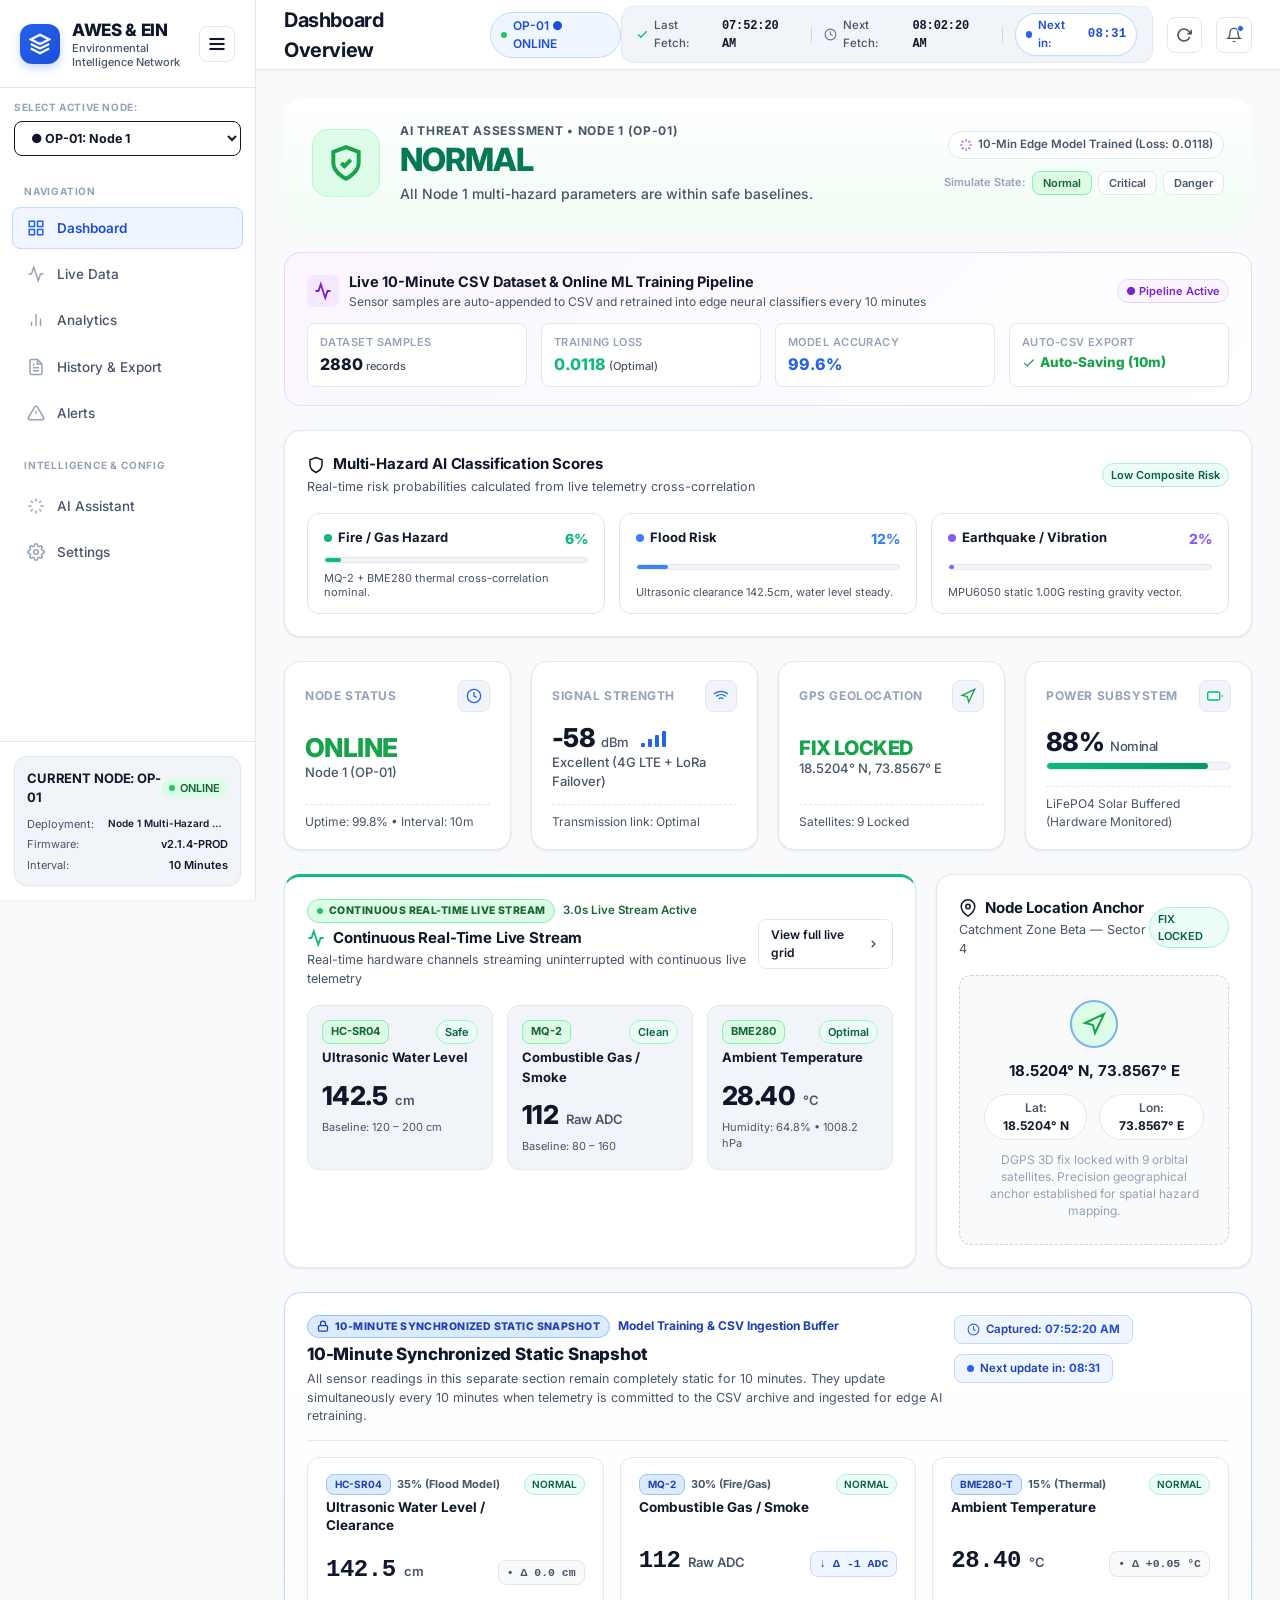
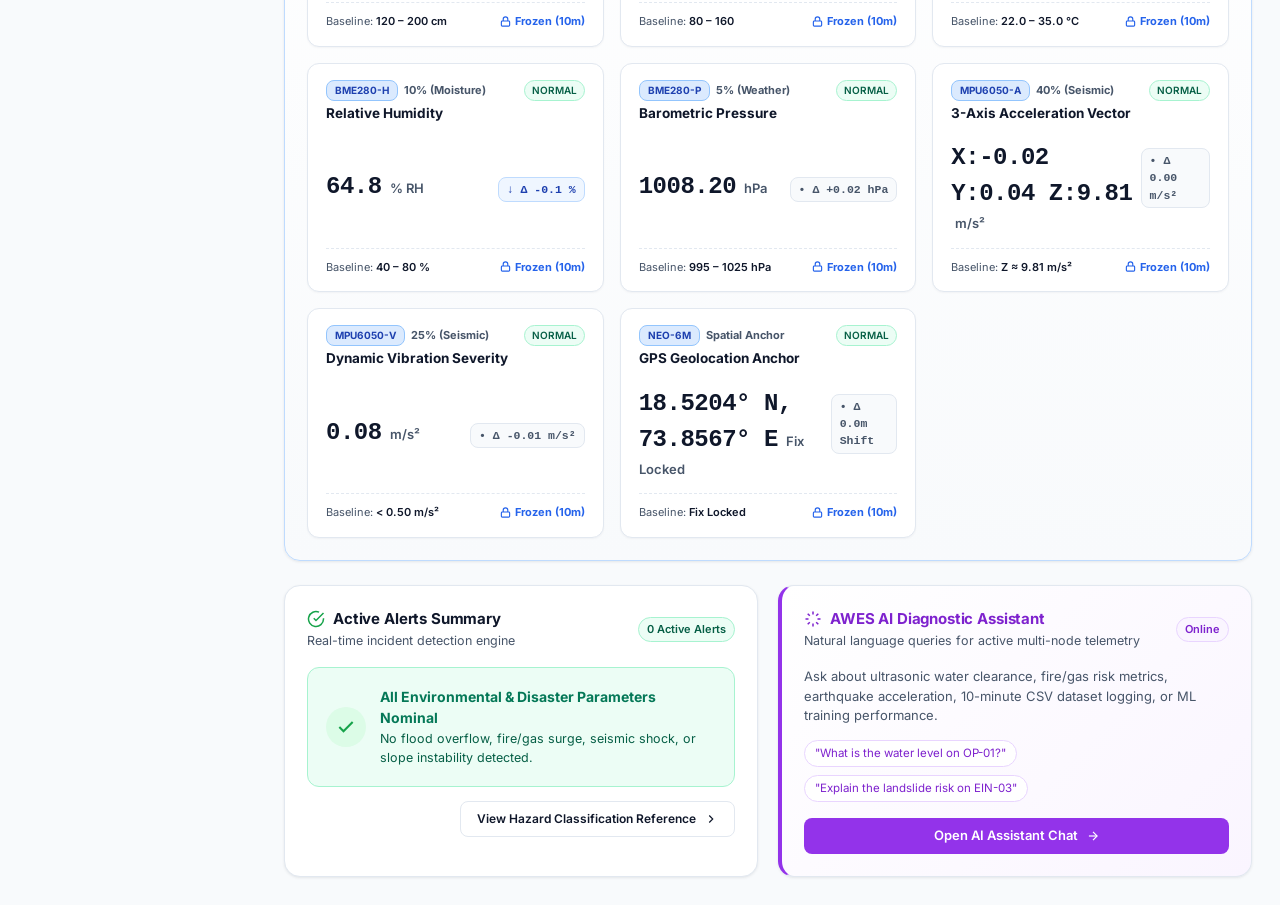
==== index.html @ 45f8ae20 "Add files via upload" ====
<!DOCTYPE html>
<html lang="en">
<head>
  <meta charset="UTF-8">
  <meta name="viewport" content="width=device-width, initial-scale=1.0">
  <title>AWES — Environmental Monitoring & Early Warning System</title>
  <link rel="preconnect" href="https://fonts.googleapis.com">
  <link rel="preconnect" href="https://fonts.gstatic.com" crossorigin>
  <link href="https://fonts.googleapis.com/css2?family=Inter:wght@400;500;600;700;800&display=swap" rel="stylesheet">
  <link rel="stylesheet" href="main.css">
  <link rel="stylesheet" href="components.css">
</head>
<body>

<div class="app-container">
  <!-- SIDEBAR (Shared across all pages) -->
  <aside class="sidebar">
    <div class="sidebar-brand">
      <div class="brand-icon">
        <svg width="22" height="22" viewBox="0 0 24 24" fill="none" stroke="currentColor" stroke-width="2.5">
          <path d="M12 2L2 7l10 5 10-5-10-5zM2 17l10 5 10-5M2 12l10 5 10-5"/>
        </svg>
      </div>
      <div class="brand-info">
        <h1>AWES & EIN</h1>
        <p>Environmental Intelligence Network</p>
      </div>
      <button class="btn-sidebar-close" id="btn-sidebar-close" title="Close sidebar" aria-label="Close sidebar">
        <svg width="20" height="20" viewBox="0 0 24 24" fill="none" stroke="currentColor" stroke-width="2.5">
          <line x1="3" y1="6" x2="21" y2="6"/>
          <line x1="3" y1="12" x2="21" y2="12"/>
          <line x1="3" y1="18" x2="21" y2="18"/>
        </svg>
      </button>
    </div>

    <!-- Active Hardware Node Selector in Sidebar -->
    <div style="padding: 12px 14px 4px 14px;">
      <div style="font-size: 10px; font-weight: 700; text-transform: uppercase; color: var(--text-light); letter-spacing: 0.06em; margin-bottom: 6px;">Select Active Node:</div>
      <select id="global-node-selector" class="form-select" style="width: 100%; font-size: 12.5px; font-weight: 700; border-color: var(--primary-300);">
        <option value="OP-01">● OP-01: Node 1</option>
        <option value="EIN-03">● EIN-03: Dummy Node</option>
        <option value="AP-02">● AP-02: Node 2</option>
      </select>
    </div>

    <nav class="sidebar-nav">
      <div class="nav-section-title">Navigation</div>
      <a href="index.html" class="nav-item active">
        <svg viewBox="0 0 24 24" fill="none" stroke="currentColor" stroke-width="2"><rect x="3" y="3" width="7" height="7"/><rect x="14" y="3" width="7" height="7"/><rect x="14" y="14" width="7" height="7"/><rect x="3" y="14" width="7" height="7"/></svg>
        <span>Dashboard</span>
      </a>
      <a href="live-data.html" class="nav-item">
        <svg viewBox="0 0 24 24" fill="none" stroke="currentColor" stroke-width="2"><polyline points="22 12 18 12 15 21 9 3 6 12 2 12"/></svg>
        <span>Live Data</span>
      </a>
      <a href="analytics.html" class="nav-item">
        <svg viewBox="0 0 24 24" fill="none" stroke="currentColor" stroke-width="2"><line x1="18" y1="20" x2="18" y2="10"/><line x1="12" y1="20" x2="12" y2="4"/><line x1="6" y1="20" x2="6" y2="14"/></svg>
        <span>Analytics</span>
      </a>
      <a href="history.html" class="nav-item">
        <svg viewBox="0 0 24 24" fill="none" stroke="currentColor" stroke-width="2"><path d="M14 2H6a2 2 0 0 0-2 2v16a2 2 0 0 0 2 2h12a2 2 0 0 0 2-2V8z"/><polyline points="14 2 14 8 20 8"/><line x1="16" y1="13" x2="8" y2="13"/><line x1="16" y1="17" x2="8" y2="17"/><polyline points="10 9 9 9 8 9"/></svg>
        <span>History & Export</span>
      </a>
      <a href="alerts.html" class="nav-item">
        <svg viewBox="0 0 24 24" fill="none" stroke="currentColor" stroke-width="2"><path d="M10.29 3.86L1.82 18a2 2 0 001.71 3h16.94a2 2 0 001.71-3L13.71 3.86a2 2 0 00-3.42 0z"/><line x1="12" y1="9" x2="12" y2="13"/><line x1="12" y1="17" x2="12.01" y2="17"/></svg>
        <span>Alerts</span>
      </a>
      
      <div class="nav-section-title" style="margin-top: 12px;">Intelligence & Config</div>
      <a href="ai-assistant.html" class="nav-item nav-item-ai">
        <svg viewBox="0 0 24 24" fill="none" stroke="currentColor" stroke-width="2"><path d="M12 2v4M12 18v4M4.93 4.93l2.83 2.83M16.24 16.24l2.83 2.83M2 12h4M18 12h4M4.93 19.07l2.83-2.83M16.24 7.76l2.83-2.83"/></svg>
        <span>AI Assistant</span>
      </a>
      <a href="settings.html" class="nav-item">
        <svg viewBox="0 0 24 24" fill="none" stroke="currentColor" stroke-width="2"><circle cx="12" cy="12" r="3"/><path d="M19.4 15a1.65 1.65 0 0 0 .33 1.82l.06.06a2 2 0 0 1 0 2.83 2 2 0 0 1-2.83 0l-.06-.06a1.65 1.65 0 0 0-1.82-.33 1.65 1.65 0 0 0-1 1.51V21a2 2 0 0 1-2 2 2 2 0 0 1-2-2v-.09A1.65 1.65 0 0 0 9 19.4a1.65 1.65 0 0 0-1.82.33l-.06.06a2 2 0 0 1-2.83 0 2 2 0 0 1 0-2.83l.06-.06a1.65 1.65 0 0 0 .33-1.82 1.65 1.65 0 0 0-1.51-1H3a2 2 0 0 1-2-2 2 2 0 0 1 2-2h.09A1.65 1.65 0 0 0 4.6 9a1.65 1.65 0 0 0-.33-1.82l-.06-.06a2 2 0 0 1 0-2.83 2 2 0 0 1 2.83 0l.06.06a1.65 1.65 0 0 0 1.82.33H9a1.65 1.65 0 0 0 1-1.51V3a2 2 0 0 1 2-2 2 2 0 0 1 2 2v.09a1.65 1.65 0 0 0 1 1.51 1.65 1.65 0 0 0 1.82-.33l.06-.06a2 2 0 0 1 2.83 0 2 2 0 0 1 0 2.83l-.06.06a1.65 1.65 0 0 0-.33 1.82V9a1.65 1.65 0 0 0 1.51 1H21a2 2 0 0 1 2 2 2 2 0 0 1-2 2h-.09a1.65 1.65 0 0 0-1.51 1z"/></svg>
        <span>Settings</span>
      </a>
    </nav>

    <!-- Pinned Node Status Card at bottom of Sidebar -->
    <div class="sidebar-footer">
      <div class="current-node-card">
        <div class="node-header">
          <span class="node-id-badge" id="sidebar-node-id">CURRENT NODE: OP-01</span>
          <span class="status-pill online">
            <span class="status-dot pulse"></span> ONLINE
          </span>
        </div>
        <div class="node-details">
          <div class="node-row"><span>Deployment:</span> <span id="sidebar-node-type" style="font-size: 10px; max-width: 120px; overflow: hidden; text-overflow: ellipsis; white-space: nowrap;">Node 1 Multi-Hazard</span></div>
          <div class="node-row"><span>Firmware:</span> <span id="sidebar-node-fw">v2.1.4-PROD</span></div>
          <div class="node-row"><span>Interval:</span> <span id="sidebar-node-interval">10 Minutes</span></div>
        </div>
      </div>
    </div>
  </aside>

  <!-- MAIN WRAPPER -->
  <div class="main-wrapper">
    <!-- Top Header -->
    <header class="top-header">
      <div class="header-left">
        <button id="btn-sidebar-toggle" class="btn-sidebar-toggle" title="Toggle Sidebar" aria-label="Toggle Sidebar">
          <svg width="20" height="20" viewBox="0 0 24 24" fill="none" stroke="currentColor" stroke-width="2.5">
            <line x1="3" y1="6" x2="21" y2="6"/>
            <line x1="3" y1="12" x2="21" y2="12"/>
            <line x1="3" y1="18" x2="21" y2="18"/>
          </svg>
        </button>
        <h1 class="header-page-title">Dashboard Overview</h1>
        <div class="header-node-badge">
          <span class="status-dot pulse"></span>
          <span id="header-node-badge-text">OP-01 ● ONLINE</span>
        </div>
      </div>

      <div class="header-right">
        <!-- Telemetry Sync Info (Countdown & Timestamps) -->
        <div class="header-telemetry-sync">
          <div class="sync-time-item">
            <svg width="13" height="13" viewBox="0 0 24 24" fill="none" stroke="#10B981" stroke-width="2.5"><polyline points="20 6 9 17 4 12"/></svg>
            <span class="sync-label">Last Fetch:</span>
            <strong class="sync-value" id="last-fetch-time">--:--:--</strong>
          </div>
          <div class="sync-divider"></div>
          <div class="sync-time-item">
            <svg width="13" height="13" viewBox="0 0 24 24" fill="none" stroke="#64748B" stroke-width="2"><circle cx="12" cy="12" r="10"/><polyline points="12 6 12 12 16 14"/></svg>
            <span class="sync-label">Next Fetch:</span>
            <strong class="sync-value" id="next-fetch-time">--:--:--</strong>
          </div>
          <div class="sync-divider"></div>
          <div class="sync-countdown-pill" title="Countdown to next 10-minute sensor telemetry broadcast & ML model retraining">
            <span class="countdown-dot"></span>
            <span class="sync-label" style="font-weight: 600; color: var(--primary-700);">Next in:</span>
            <strong class="countdown-timer" id="fetch-countdown">--:--</strong>
          </div>
        </div>

        <button id="btn-refresh-data" class="btn-icon-header" title="Force Sync & Retrain Model">
          <svg width="16" height="16" viewBox="0 0 24 24" fill="none" stroke="currentColor" stroke-width="2.5"><polyline points="23 4 23 10 17 10"/><path d="M20.49 15a9 9 0 1 1-2.12-9.36L23 10"/></svg>
        </button>
        <a href="alerts.html" class="btn-icon-header" title="Alerts Center">
          <svg width="16" height="16" viewBox="0 0 24 24" fill="none" stroke="currentColor" stroke-width="2"><path d="M18 8A6 6 0 0 0 6 8c0 7-3 9-3 9h18s-3-2-3-9"/><path d="M13.73 21a2 2 0 0 1-3.46 0"/></svg>
          <span class="notif-badge-dot"></span>
        </a>
      </div>
    </header>

    <!-- Main Page Content -->
    <main class="page-content">

      <!-- 1. PRIMARY THREAT LEVEL HERO CARD -->
      <section id="threat-card" class="threat-card threat-normal">
        <div class="threat-banner-danger">
          <svg width="14" height="14" viewBox="0 0 24 24" fill="none" stroke="currentColor" stroke-width="2.5"><circle cx="12" cy="12" r="10"/><line x1="12" y1="8" x2="12" y2="12"/><line x1="12" y1="16" x2="12.01" y2="16"/></svg>
          <span>DANGER DETECTED</span>
        </div>

        <div class="threat-content">
          <div class="threat-left">
            <div id="threat-icon-container" class="threat-icon-box">
              <svg viewBox="0 0 24 24" fill="none" stroke="currentColor" stroke-width="2.5">
                <path d="M12 22s8-4 8-10V5l-8-3-8 3v7c0 6 8 10 8 10z"/>
                <path d="M9 12l2 2 4-4"/>
              </svg>
            </div>
            <div>
              <div class="threat-label-small" id="threat-node-tag">AI Threat Assessment &bull; Node 1 (OP-01)</div>
              <h2 id="threat-title" class="threat-status-title">NORMAL</h2>
              <p id="threat-desc" class="threat-description">All Node 1 multi-hazard parameters are within safe baselines.</p>
            </div>
          </div>

          <div class="threat-meta">
            <div class="threat-model-tag">
              <svg width="14" height="14" viewBox="0 0 24 24" fill="none" stroke="#7C3AED" stroke-width="2"><path d="M12 2v4M12 18v4M4.93 4.93l2.83 2.83M16.24 16.24l2.83 2.83M2 12h4M18 12h4M4.93 19.07l2.83-2.83M16.24 7.76l2.83-2.83"/></svg>
              <span>10-Min Edge Model Trained (Loss: 0.0118)</span>
            </div>
            <div class="demo-state-switchers">
              <span style="font-size: 11px; color: var(--text-light); font-weight: 600;">Simulate State:</span>
              <button id="btn-threat-normal" class="btn-state-toggle active-normal" onclick="setThreatState('NORMAL')">Normal</button>
              <button id="btn-threat-critical" class="btn-state-toggle" onclick="setThreatState('CRITICAL')">Critical</button>
              <button id="btn-threat-danger" class="btn-state-toggle" onclick="setThreatState('DANGER')">Danger</button>
            </div>
          </div>
        </div>
      </section>

      <!-- 2. ML RETRAINING & 10-MINUTE CSV DATASET PIPELINE CARD -->
      <section class="ml-pipeline-card">
        <div class="ml-pipeline-header">
          <div style="display: flex; align-items: center; gap: 10px;">
            <div style="width: 32px; height: 32px; border-radius: var(--radius-sm); background: var(--ai-purple-100); display: flex; align-items: center; justify-content: center; color: var(--ai-purple-700);">
              <svg width="18" height="18" viewBox="0 0 24 24" fill="none" stroke="currentColor" stroke-width="2.5"><polyline points="22 12 18 12 15 21 9 3 6 12 2 12"/></svg>
            </div>
            <div>
              <h3 style="font-size: 14.5px; font-weight: 700; color: var(--text-main);">Live 10-Minute CSV Dataset & Online ML Training Pipeline</h3>
              <p style="font-size: 12px; color: var(--text-muted);">Sensor samples are auto-appended to CSV and retrained into edge neural classifiers every 10 minutes</p>
            </div>
          </div>
          <span class="badge badge-ai" id="ml-pipeline-badge">● Pipeline Active</span>
        </div>

        <div class="ml-metrics-row">
          <div class="ml-metric-box">
            <div class="ml-metric-label">Dataset Samples</div>
            <div class="ml-metric-val" id="ml-samples-count">2,880 <span style="font-size: 11px; font-weight: 500; color: var(--text-muted);">records</span></div>
          </div>
          <div class="ml-metric-box">
            <div class="ml-metric-label">Training Loss</div>
            <div class="ml-metric-val" id="ml-loss-val" style="color: #10B981;">0.0118 <span style="font-size: 11px; font-weight: 500; color: var(--text-muted);">(Optimal)</span></div>
          </div>
          <div class="ml-metric-box">
            <div class="ml-metric-label">Model Accuracy</div>
            <div class="ml-metric-val" style="color: #2563EB;">99.6%</div>
          </div>
          <div class="ml-metric-box">
            <div class="ml-metric-label">Auto-CSV Export</div>
            <div class="ml-metric-val" style="font-size: 13.5px; color: #16A34A; display: flex; align-items: center; gap: 4px;">
              <svg width="14" height="14" viewBox="0 0 24 24" fill="none" stroke="currentColor" stroke-width="2"><polyline points="20 6 9 17 4 12"/></svg>
              <span>Auto-Saving (10m)</span>
            </div>
          </div>
        </div>
      </section>

      <!-- 3. MULTI-HAZARD RISK SCORES SECTION -->
      <section class="card" style="margin-bottom: 24px;">
        <div class="card-header-flex">
          <div>
            <h3 class="card-title">
              <svg width="18" height="18" viewBox="0 0 24 24" fill="none" stroke="currentColor" stroke-width="2"><path d="M12 22s8-4 8-10V5l-8-3-8 3v7c0 6 8 10 8 10z"/></svg>
              <span id="hazard-matrix-title">Multi-Hazard AI Classification Scores</span>
            </h3>
            <p class="card-subtitle">Real-time risk probabilities calculated from live telemetry cross-correlation</p>
          </div>
          <span class="badge badge-normal" id="hazard-composite-pill">Low Composite Risk</span>
        </div>

        <div class="hazard-matrix-grid" id="hazard-meters-container">
          <!-- Dynamically populated per node -->
        </div>
      </section>

      <!-- 4. NODE HEALTH ROW (4 Cards) -->
      <section class="grid-4" style="margin-bottom: 24px;">
        <!-- Card 1: Node Status -->
        <div class="card health-card">
          <div class="health-card-top">
            <span class="health-label">Node Status</span>
            <div class="health-icon-small">
              <svg viewBox="0 0 24 24" fill="none" stroke="currentColor" stroke-width="2"><circle cx="12" cy="12" r="10"/><path d="M12 6v6l4 2"/></svg>
            </div>
          </div>
          <div>
            <div class="health-value" style="color: #16A34A;">
              <span>ONLINE</span>
            </div>
            <div class="health-value-sub" id="health-node-tag">Station OP-01</div>
          </div>
          <div class="health-footer">
            <span>Uptime: 99.8% &bull; Interval: 10m</span>
          </div>
        </div>

        <!-- Card 2: Signal Strength -->
        <div class="card health-card">
          <div class="health-card-top">
            <span class="health-label">Signal Strength</span>
            <div class="health-icon-small">
              <svg viewBox="0 0 24 24" fill="none" stroke="currentColor" stroke-width="2"><path d="M5 12.55a11 11 0 0 1 14.08 0"/><path d="M1.42 9a16 16 0 0 1 21.16 0"/><path d="M8.53 16.11a6 6 0 0 1 6.95 0"/><line x1="12" y1="20" x2="12.01" y2="20"/></svg>
            </div>
          </div>
          <div>
            <div class="health-value">
              <span id="health-signal-val">-58</span>
              <span class="health-value-sub">dBm</span>
              <div class="signal-bars">
                <span class="signal-bar bar-1 filled"></span>
                <span class="signal-bar bar-2 filled"></span>
                <span class="signal-bar bar-3 filled"></span>
                <span class="signal-bar bar-4 filled"></span>
              </div>
            </div>
            <div class="health-value-sub" id="health-signal-sub">4G LTE + LoRa Uplink</div>
          </div>
          <div class="health-footer">
            <span>Transmission link: Optimal</span>
          </div>
        </div>

        <!-- Card 3: GPS Status -->
        <div class="card health-card">
          <div class="health-card-top">
            <span class="health-label">GPS Geolocation</span>
            <div class="health-icon-small" style="color: #16A34A;">
              <svg viewBox="0 0 24 24" fill="none" stroke="currentColor" stroke-width="2"><polygon points="3 11 22 2 13 21 11 13 3 11"/></svg>
            </div>
          </div>
          <div>
            <div class="health-value" id="health-gps-val" style="color: #16A34A; font-size: 20px;">
              <span>FIX LOCKED</span>
            </div>
            <div class="health-value-sub" id="health-gps-sub">18.5204° N, 73.8567° E</div>
          </div>
          <div class="health-footer">
            <span id="health-gps-footer">Satellites: 9 Locked (DGPS)</span>
          </div>
        </div>

        <!-- Card 4: Battery -->
        <div class="card health-card">
          <div class="health-card-top">
            <span class="health-label">Power Subsystem</span>
            <div class="health-icon-small" style="color: #10B981;">
              <svg viewBox="0 0 24 24" fill="none" stroke="currentColor" stroke-width="2"><rect x="1" y="6" width="18" height="12" rx="2"/><line x1="23" y1="11" x2="23" y2="13"/></svg>
            </div>
          </div>
          <div>
            <div class="health-value">
              <span id="health-battery-val">88%</span>
              <span class="health-value-sub">Nominal</span>
            </div>
            <div class="progress-bar-container">
              <div class="progress-bar-fill" id="health-battery-bar" style="width: 88%;"></div>
            </div>
          </div>
          <div class="health-footer">
            <span id="health-battery-footer">LiFePO4 Solar Buffered</span>
          </div>
        </div>
      </section>

      <!-- 5. CONTINUOUS REAL-TIME LIVE STREAM & LOCATION (2:1 Grid) -->
      <section class="grid-2-1" style="margin-bottom: 24px;">
        <!-- Left: Continuous Real-Time Live Stream -->
        <div class="card" style="border-top: 3px solid #10B981;">
          <div class="card-header-flex">
            <div>
              <div style="display: flex; align-items: center; gap: 8px; margin-bottom: 4px;">
                <span class="live-indicator-pill" style="font-size: 10.5px; padding: 3px 9px;">
                  <span class="status-dot pulse"></span> CONTINUOUS REAL-TIME LIVE STREAM
                </span>
                <span style="font-size: 11.5px; color: #166534; font-weight: 600;">3.0s Live Stream Active</span>
              </div>
              <h3 class="card-title">
                <svg width="18" height="18" viewBox="0 0 24 24" fill="none" stroke="#10B981" stroke-width="2.5"><polyline points="22 12 18 12 15 21 9 3 6 12 2 12"/></svg>
                <span id="preview-sensors-title">Continuous Real-Time Live Stream</span>
              </h3>
              <p class="card-subtitle">Real-time hardware channels streaming uninterrupted with continuous live telemetry</p>
            </div>
            <a href="live-data.html" class="btn btn-secondary" style="font-size: 12px; padding: 6px 12px;">
              <span>View full live grid</span>
              <svg width="14" height="14" viewBox="0 0 24 24" fill="none" stroke="currentColor" stroke-width="2"><polyline points="9 18 15 12 9 6"/></svg>
            </a>
          </div>

          <div class="grid-3" id="preview-sensor-cards" style="gap: 14px; margin-top: 12px;">
            <!-- Dynamically populated with live streaming elements based on active node -->
          </div>
        </div>

        <!-- Right: Node Location Preview -->
        <div class="card">
          <div class="card-header-flex">
            <div>
              <h3 class="card-title">
                <svg width="18" height="18" viewBox="0 0 24 24" fill="none" stroke="currentColor" stroke-width="2"><path d="M21 10c0 7-9 13-9 13s-9-6-9-13a9 9 0 0 1 18 0z"/><circle cx="12" cy="10" r="3"/></svg>
                <span>Node Location Anchor</span>
              </h3>
              <p class="card-subtitle" id="loc-site-name">Catchment Zone Beta</p>
            </div>
            <span class="badge badge-normal" id="loc-status-badge">FIX LOCKED</span>
          </div>

          <div class="location-placeholder" style="background-color: #F8FAFC;">
            <div class="satellite-radar-icon" style="background: #DCFCE7; color: #16A34A;">
              <div class="radar-ping"></div>
              <svg width="24" height="24" viewBox="0 0 24 24" fill="none" stroke="currentColor" stroke-width="2"><polygon points="3 11 22 2 13 21 11 13 3 11"/></svg>
            </div>
            <div class="location-status-title" id="loc-main-title">18.5204° N, 73.8567° E</div>
            <div class="coord-pills">
              <span class="coord-pill">Lat: <strong id="loc-lat">18.5204° N</strong></span>
              <span class="coord-pill">Lon: <strong id="loc-lon">73.8567° E</strong></span>
            </div>
            <p class="location-note" id="loc-desc">
              DGPS 3D fix locked with 9 orbital satellites. Precision geographical anchor established for spatial hazard mapping.
            </p>
          </div>
        </div>
      </section>

      <!-- 5.5 DEDICATED SUB-SECTION: 10-MINUTE SYNCHRONIZED STATIC SNAPSHOT (DIRECTLY BELOW CONTINUOUS LIVE STREAM) -->
      <section class="card" style="margin-bottom: 24px; border: 1px solid #BFDBFE; background: linear-gradient(180deg, #FFFFFF 0%, #F8FAFC 100%);">
        <div class="card-header-flex" style="align-items: flex-start; padding-bottom: 14px; border-bottom: 1px solid var(--border-light); margin-bottom: 16px;">
          <div>
            <div style="display: flex; align-items: center; gap: 8px; margin-bottom: 4px;">
              <span class="static-snapshot-badge" style="font-size: 10.5px; padding: 3px 9px;">
                <svg width="12" height="12" viewBox="0 0 24 24" fill="none" stroke="currentColor" stroke-width="2.5"><rect x="3" y="11" width="18" height="11" rx="2" ry="2"/><path d="M7 11V7a5 5 0 0 1 10 0v4"/></svg>
                10-MINUTE SYNCHRONIZED STATIC SNAPSHOT
              </span>
              <span style="font-size: 12px; color: #1E40AF; font-weight: 700;">Model Training & CSV Ingestion Buffer</span>
            </div>
            <h3 class="card-title" style="font-size: 17px; font-weight: 800; color: var(--text-main);">10-Minute Synchronized Static Snapshot</h3>
            <p class="card-subtitle" style="font-size: 12.5px; color: var(--text-muted); max-width: 820px; margin-top: 2px;">
              All sensor readings in this separate section remain completely static for 10 minutes. They update simultaneously every 10 minutes when telemetry is committed to the CSV archive and ingested for edge AI retraining.
            </p>
          </div>

          <div style="display: flex; align-items: center; gap: 10px; flex-wrap: wrap;">
            <div style="background: #EFF6FF; border: 1px solid #BFDBFE; padding: 5px 12px; border-radius: var(--radius-sm); font-size: 11.5px; color: #1E40AF; font-weight: 600; display: flex; align-items: center; gap: 6px;">
              <svg width="13" height="13" viewBox="0 0 24 24" fill="none" stroke="#2563EB" stroke-width="2"><circle cx="12" cy="12" r="10"/><polyline points="12 6 12 12 16 14"/></svg>
              <span>Captured: <strong id="dash-static-captured-time" style="color: var(--primary-700);">--:--:--</strong></span>
            </div>
            <div style="background: #EFF6FF; border: 1px solid #BFDBFE; padding: 5px 12px; border-radius: var(--radius-sm); font-size: 11.5px; color: #1E40AF; font-weight: 600; display: flex; align-items: center; gap: 6px;">
              <span class="countdown-dot"></span>
              <span>Next update in: <strong id="dash-static-countdown" style="color: var(--primary-700);">--:--</strong></span>
            </div>
          </div>
        </div>

        <!-- All sensor readings held static for active node -->
        <div class="static-snapshot-grid" id="dash-static-snapshot-grid">
          <!-- Dynamically populated from active node's staticSnapshot -->
        </div>
      </section>

      <!-- 6. ACTIVE ALERTS & AI ASSISTANT PROMPT -->
      <section class="grid-2">
        <div class="card">
          <div class="card-header-flex">
            <div>
              <h3 class="card-title">
                <svg width="18" height="18" viewBox="0 0 24 24" fill="none" stroke="#16A34A" stroke-width="2"><path d="M22 11.08V12a10 10 0 1 1-5.93-9.14"/><polyline points="22 4 12 14.01 9 11.01"/></svg>
                <span>Active Alerts Summary</span>
              </h3>
              <p class="card-subtitle">Real-time incident detection engine</p>
            </div>
            <span class="badge badge-normal">0 Active Alerts</span>
          </div>

          <div style="background: var(--status-normal-bg); border: 1px solid var(--status-normal-border); border-radius: var(--radius-md); padding: 18px; display: flex; align-items: center; gap: 14px; margin-top: 8px;">
            <div style="width: 40px; height: 40px; border-radius: 50%; background: #DCFCE7; display: flex; align-items: center; justify-content: center; color: #16A34A; flex-shrink: 0;">
              <svg width="20" height="20" viewBox="0 0 24 24" fill="none" stroke="currentColor" stroke-width="2.5"><polyline points="20 6 9 17 4 12"/></svg>
            </div>
            <div>
              <div style="font-weight: 700; color: var(--status-normal-dark); font-size: 14px;" id="alerts-summary-title">All Environmental & Disaster Parameters Nominal</div>
              <p style="font-size: 12.5px; color: var(--status-normal-text); margin-top: 2px;" id="alerts-summary-desc">
                No flood overflow, fire/gas surge, seismic shock, or slope instability detected.
              </p>
            </div>
          </div>

          <div style="margin-top: 14px; display: flex; justify-content: flex-end;">
            <a href="alerts.html" class="btn btn-secondary" style="font-size: 12px;">
              <span>View Hazard Classification Reference</span>
              <svg width="14" height="14" viewBox="0 0 24 24" fill="none" stroke="currentColor" stroke-width="2"><polyline points="9 18 15 12 9 6"/></svg>
            </a>
          </div>
        </div>

        <!-- AI Assistant Quick Launch Card -->
        <div class="card" style="border-left: 4px solid var(--ai-purple-600); background: linear-gradient(135deg, #FFFFFF 0%, #FAF5FF 100%);">
          <div class="card-header-flex">
            <div>
              <h3 class="card-title" style="color: var(--ai-purple-700);">
                <svg width="18" height="18" viewBox="0 0 24 24" fill="none" stroke="currentColor" stroke-width="2"><path d="M12 2v4M12 18v4M4.93 4.93l2.83 2.83M16.24 16.24l2.83 2.83M2 12h4M18 12h4M4.93 19.07l2.83-2.83M16.24 7.76l2.83-2.83"/></svg>
                <span>AWES AI Diagnostic Assistant</span>
              </h3>
              <p class="card-subtitle">Natural language queries for active multi-node telemetry</p>
            </div>
            <span class="badge badge-ai">Online</span>
          </div>

          <p style="font-size: 13px; color: var(--text-muted); line-height: 1.5; margin: 8px 0 14px 0;">
            Ask about ultrasonic water clearance, fire/gas risk metrics, earthquake acceleration, 10-minute CSV dataset logging, or ML training performance.
          </p>

          <div style="display: flex; gap: 8px; flex-wrap: wrap; margin-bottom: 16px;">
            <span style="font-size: 11.5px; background: #FFFFFF; border: 1px solid var(--ai-purple-200); color: var(--ai-purple-700); padding: 4px 10px; border-radius: var(--radius-full);">"What is the water level on OP-01?"</span>
            <span style="font-size: 11.5px; background: #FFFFFF; border: 1px solid var(--ai-purple-200); color: var(--ai-purple-700); padding: 4px 10px; border-radius: var(--radius-full);">"Explain the landslide risk on EIN-03"</span>
          </div>

          <a href="ai-assistant.html" class="btn btn-ai" style="width: 100%;">
            <span>Open AI Assistant Chat</span>
            <svg width="14" height="14" viewBox="0 0 24 24" fill="none" stroke="currentColor" stroke-width="2"><line x1="5" y1="12" x2="19" y2="12"/><polyline points="12 5 19 12 12 19"/></svg>
          </a>
        </div>
      </section>

    </main>
  </div>
</div>

<script src="data.js"></script>
<script src="shared.js"></script>
<script>
  // Dynamic Dashboard Render Controller
  function renderDashboardForActiveNode() {
    const node = AWES_DATA.getActiveNode();
    const p = AWES_DATA.pipeline;

    // 1. Update Threat Card
    const nodeTag = document.getElementById('threat-node-tag');
    const desc = document.getElementById('threat-desc');
    if (nodeTag) nodeTag.textContent = `AI Threat Assessment • ${node.name}`;
    if (desc) desc.textContent = node.threatMessage;

    // 2. Update ML Pipeline stats
    const samplesEl = document.getElementById('ml-samples-count');
    const lossEl = document.getElementById('ml-loss-val');
    if (samplesEl) samplesEl.innerHTML = `${p.samplesTrainedTotal} <span style="font-size: 11px; font-weight: 500; color: var(--text-muted);">records</span>`;
    if (lossEl) lossEl.innerHTML = `${p.modelLoss} <span style="font-size: 11px; font-weight: 500; color: var(--text-muted);">(Optimal)</span>`;

    // 3. Render Hazard Risk Scores
    const metersContainer = document.getElementById('hazard-meters-container');
    if (metersContainer && node.hazardScores) {
      metersContainer.innerHTML = Object.values(node.hazardScores).map(h => `
        <div class="hazard-meter-card">
          <div class="hazard-meter-head">
            <span class="hazard-meter-title">
              <span style="display:inline-block; width:8px; height:8px; border-radius:50%; background:${h.color};"></span>
              ${h.name}
            </span>
            <span class="hazard-meter-score" style="color: ${h.color};">${h.score}%</span>
          </div>
          <div class="hazard-progress-track">
            <div class="hazard-progress-fill" style="width: ${h.score}%; background: ${h.color};"></div>
          </div>
          <div class="hazard-meter-desc">${h.desc}</div>
        </div>
      `).join('');
    }

    // 4. Update Health Cards
    const hTag = document.getElementById('health-node-tag');
    const hSigVal = document.getElementById('health-signal-val');
    const hSigSub = document.getElementById('health-signal-sub');
    const hGpsVal = document.getElementById('health-gps-val');
    const hGpsSub = document.getElementById('health-gps-sub');
    const hGpsFoot = document.getElementById('health-gps-footer');
    const hBatVal = document.getElementById('health-battery-val');
    const hBatBar = document.getElementById('health-battery-bar');
    const hBatFoot = document.getElementById('health-battery-footer');

    if (hTag) hTag.textContent = node.name;
    if (hSigVal) hSigVal.textContent = node.signalDbm;
    if (hSigSub) hSigSub.textContent = node.signalQuality;
    if (hGpsVal) {
      hGpsVal.textContent = node.gps.status;
      hGpsVal.style.color = node.gps.status === 'FIX LOCKED' ? '#16A34A' : '#D97706';
    }
    if (hGpsSub) hGpsSub.textContent = node.gps.latitude === '--' ? 'Searching satellites...' : `${node.gps.latitude}, ${node.gps.longitude}`;
    if (hGpsFoot) hGpsFoot.textContent = `Satellites: ${node.gps.satellites} Locked`;
    if (hBatVal) hBatVal.textContent = `${node.battery}%`;
    if (hBatBar) hBatBar.style.width = `${node.battery}%`;
    if (hBatFoot) hBatFoot.textContent = node.batteryType;

    // 5. Update Continuous Live Streaming Preview Cards
    const previewContainer = document.getElementById('preview-sensor-cards');
    if (previewContainer) {
      if (node.id === "OP-01") {
        previewContainer.innerHTML = `
          <div style="background: var(--bg-surface-subtle); border: 1px solid var(--border-light); padding: 14px; border-radius: var(--radius-md);">
            <div style="display: flex; justify-content: space-between;"><span class="sensor-code-badge" style="background: #DCFCE7; color: #166534; border-color: #86EFAC;">HC-SR04</span><span class="badge badge-normal">Safe</span></div>
            <div class="sensor-name" style="font-size: 13px; margin-top: 4px;">Ultrasonic Water Level</div>
            <div class="sensor-reading-box" style="margin: 8px 0 4px 0;"><span class="sensor-reading-val live-stream-reading" data-sensor-key="water_level" id="live-val-water-level" style="font-size: 26px;">142.5</span><span class="sensor-reading-unit">cm</span></div>
            <div style="font-size: 11px; color: var(--text-muted);">Baseline: 120 – 200 cm</div>
          </div>
          <div style="background: var(--bg-surface-subtle); border: 1px solid var(--border-light); padding: 14px; border-radius: var(--radius-md);">
            <div style="display: flex; justify-content: space-between;"><span class="sensor-code-badge" style="background: #DCFCE7; color: #166534; border-color: #86EFAC;">MQ-2</span><span class="badge badge-normal">Clean</span></div>
            <div class="sensor-name" style="font-size: 13px; margin-top: 4px;">Combustible Gas / Smoke</div>
            <div class="sensor-reading-box" style="margin: 8px 0 4px 0;"><span class="sensor-reading-val live-stream-reading" data-sensor-key="mq2" id="live-val-mq2" style="font-size: 26px;">112</span><span class="sensor-reading-unit">Raw ADC</span></div>
            <div style="font-size: 11px; color: var(--text-muted);">Baseline: 80 – 160</div>
          </div>
          <div style="background: var(--bg-surface-subtle); border: 1px solid var(--border-light); padding: 14px; border-radius: var(--radius-md);">
            <div style="display: flex; justify-content: space-between;"><span class="sensor-code-badge" style="background: #DCFCE7; color: #166534; border-color: #86EFAC;">BME280</span><span class="badge badge-normal">Optimal</span></div>
            <div class="sensor-name" style="font-size: 13px; margin-top: 4px;">Ambient Temperature</div>
            <div class="sensor-reading-box" style="margin: 8px 0 4px 0;"><span class="sensor-reading-val live-stream-reading" data-sensor-key="bme_temp" id="live-val-temp" style="font-size: 26px;">28.40</span><span class="sensor-reading-unit">°C</span></div>
            <div style="font-size: 11px; color: var(--text-muted);">Humidity: 64.8% &bull; 1008.2 hPa</div>
          </div>
        `;
      } else if (node.id === "EIN-03") {
        previewContainer.innerHTML = `
          <div style="background: var(--bg-surface-subtle); border: 1px solid var(--border-light); padding: 14px; border-radius: var(--radius-md);">
            <div style="display: flex; justify-content: space-between;"><span class="sensor-code-badge" style="background: #DCFCE7; color: #166534; border-color: #86EFAC;">PM2.5</span><span class="badge badge-normal">AQI 32</span></div>
            <div class="sensor-name" style="font-size: 13px; margin-top: 4px;">Particulate PM2.5</div>
            <div class="sensor-reading-box" style="margin: 8px 0 4px 0;"><span class="sensor-reading-val live-stream-reading" data-sensor-key="pm25" id="live-val-pm25" style="font-size: 26px;">24.5</span><span class="sensor-reading-unit">µg/m³</span></div>
            <div style="font-size: 11px; color: var(--text-muted);">Air Quality: Clean</div>
          </div>
          <div style="background: var(--bg-surface-subtle); border: 1px solid var(--border-light); padding: 14px; border-radius: var(--radius-md);">
            <div style="display: flex; justify-content: space-between;"><span class="sensor-code-badge" style="background: #DCFCE7; color: #166534; border-color: #86EFAC;">HYDRO</span><span class="badge badge-normal">Normal</span></div>
            <div class="sensor-name" style="font-size: 13px; margin-top: 4px;">Hydrological Clearance</div>
            <div class="sensor-reading-box" style="margin: 8px 0 4px 0;"><span class="sensor-reading-val live-stream-reading" data-sensor-key="water_level" id="live-val-water-level" style="font-size: 26px;">85.0</span><span class="sensor-reading-unit">cm</span></div>
            <div style="font-size: 11px; color: var(--text-muted);">Flow: 0.42 m/s &bull; Rain: 0mm/h</div>
          </div>
          <div style="background: var(--bg-surface-subtle); border: 1px solid var(--border-light); padding: 14px; border-radius: var(--radius-md);">
            <div style="display: flex; justify-content: space-between;"><span class="sensor-code-badge" style="background: #DCFCE7; color: #166534; border-color: #86EFAC;">THERMAL</span><span class="badge badge-normal">Nominal</span></div>
            <div class="sensor-name" style="font-size: 13px; margin-top: 4px;">Ambient Temperature</div>
            <div class="sensor-reading-box" style="margin: 8px 0 4px 0;"><span class="sensor-reading-val live-stream-reading" data-sensor-key="temp" style="font-size: 26px;">29.2</span><span class="sensor-reading-unit">°C</span></div>
            <div style="font-size: 11px; color: var(--text-muted);">Humidity: 68.5% &bull; Solar: 580W</div>
          </div>
        `;
      } else {
        previewContainer.innerHTML = `
          <div style="background: var(--bg-surface-subtle); border: 1px solid var(--border-light); padding: 14px; border-radius: var(--radius-md);">
            <div style="display: flex; justify-content: space-between;"><span class="sensor-code-badge" style="background: #DCFCE7; color: #166534; border-color: #86EFAC;">MQ-2</span><span class="badge badge-normal">Normal</span></div>
            <div class="sensor-name" style="font-size: 13px; margin-top: 4px;">Smoke / Combustible</div>
            <div class="sensor-reading-box" style="margin: 8px 0 4px 0;"><span class="sensor-reading-val live-stream-reading" data-sensor-key="mq2" id="live-val-mq2" style="font-size: 26px;">97</span><span class="sensor-reading-unit">ADC</span></div>
            <div style="font-size: 11px; color: var(--text-muted);">Baseline: 70 – 130</div>
          </div>
          <div style="background: var(--bg-surface-subtle); border: 1px solid var(--border-light); padding: 14px; border-radius: var(--radius-md);">
            <div style="display: flex; justify-content: space-between;"><span class="sensor-code-badge" style="background: #DCFCE7; color: #166534; border-color: #86EFAC;">MQ-5</span><span class="badge badge-normal">Normal</span></div>
            <div class="sensor-name" style="font-size: 13px; margin-top: 4px;">LPG / Natural Gas</div>
            <div class="sensor-reading-box" style="margin: 8px 0 4px 0;"><span class="sensor-reading-val live-stream-reading" data-sensor-key="mq5" style="font-size: 26px;">231</span><span class="sensor-reading-unit">ADC</span></div>
            <div style="font-size: 11px; color: var(--text-muted);">Baseline: 180 – 260</div>
          </div>
          <div style="background: var(--bg-surface-subtle); border: 1px solid var(--border-light); padding: 14px; border-radius: var(--radius-md);">
            <div style="display: flex; justify-content: space-between;"><span class="sensor-code-badge" style="background: #DCFCE7; color: #166534; border-color: #86EFAC;">MQ-135</span><span class="badge badge-normal">Clean</span></div>
            <div class="sensor-name" style="font-size: 13px; margin-top: 4px;">Air Quality Gas</div>
            <div class="sensor-reading-box" style="margin: 8px 0 4px 0;"><span class="sensor-reading-val live-stream-reading" data-sensor-key="mq135" style="font-size: 26px;">232</span><span class="sensor-reading-unit">ADC</span></div>
            <div style="font-size: 11px; color: var(--text-muted);">Baseline: 190 – 270</div>
          </div>
        `;
      }
    }

    // 6. Update Location Box
    const locSite = document.getElementById('loc-site-name');
    const locBadge = document.getElementById('loc-status-badge');
    const locMain = document.getElementById('loc-main-title');
    const locLat = document.getElementById('loc-lat');
    const locLon = document.getElementById('loc-lon');
    const locDesc = document.getElementById('loc-desc');

    if (locSite) locSite.textContent = node.gps.locationName;
    if (locBadge) {
      locBadge.textContent = node.gps.status;
      locBadge.className = node.gps.status === 'FIX LOCKED' ? 'badge badge-normal' : 'badge badge-warning';
    }
    if (locMain) locMain.textContent = node.gps.latitude === '--' ? 'Searching for Satellites...' : `${node.gps.latitude}, ${node.gps.longitude}`;
    if (locLat) locLat.textContent = node.gps.latitude;
    if (locLon) locLon.textContent = node.gps.longitude;
    if (locDesc) {
      locDesc.textContent = node.gps.status === 'FIX LOCKED'
        ? `DGPS 3D fix locked with ${node.gps.satellites} orbital satellites. Precision geographical anchor established for spatial hazard mapping.`
        : 'GPS receiver is in cold-start search mode. Coordinates will populate once orbital constellation is acquired.';
    }

    // 7. Render All Sensor Readings in the Dedicated 10-Minute Synchronized Static Snapshot Section
    renderDashboardStaticSnapshot(node);
  }

  function renderDashboardStaticSnapshot(node) {
    const grid = document.getElementById('dash-static-snapshot-grid');
    if (!grid) return;

    const snap = node.staticSnapshot;
    if (!snap || !snap.readings) {
      grid.innerHTML = `<div style="padding: 20px; color: var(--text-muted);">No static snapshot data available.</div>`;
      return;
    }

    grid.innerHTML = Object.entries(snap.readings).map(([key, item]) => {
      const isPos = item.delta && item.delta.startsWith('+') && !item.delta.startsWith('+0.0');
      const isNeg = item.delta && item.delta.startsWith('-') && !item.delta.startsWith('-0.0');
      const deltaClass = isPos ? 'delta-pos' : isNeg ? 'delta-neg' : 'delta-zero';
      const deltaIcon = isPos ? '↑' : isNeg ? '↓' : '•';

      return `
        <div class="static-item-card snapshot-updated" id="dash-static-card-${key}">
          <div class="static-item-head">
            <div>
              <div style="display: flex; align-items: center; gap: 6px; margin-bottom: 4px;">
                <span class="sensor-code-badge" style="font-size: 10px; background: #DBEAFE; color: #1E40AF; border-color: #93C5FD;">${item.code}</span>
                <span style="font-size: 11px; font-weight: 700; color: var(--text-muted);">${item.weight || 'ML Feature'}</span>
              </div>
              <div style="font-size: 13.5px; font-weight: 700; color: var(--text-main); line-height: 1.3;">${item.name}</div>
            </div>
            <span class="badge ${item.status === 'NORMAL' ? 'badge-normal' : 'badge-warning'}" style="font-size: 10px; padding: 2px 7px;">
              ${item.status}
            </span>
          </div>

          <div style="display: flex; align-items: baseline; justify-content: space-between; margin: 6px 0 2px 0;">
            <div>
              <span class="static-val-display">${item.value}</span>
              <span class="static-val-unit">${item.unit}</span>
            </div>
            <span class="static-delta-tag ${deltaClass}" title="Change (Δ) from previous 10-minute snapshot cycle">
              ${deltaIcon} Δ ${item.delta}
            </span>
          </div>

          <div class="static-item-footer">
            <span>Baseline: <strong style="color: var(--text-main); font-weight: 600;">${item.baseline || 'Nominal'}</strong></span>
            <span style="color: #2563EB; font-weight: 700; display: inline-flex; align-items: center; gap: 4px;">
              <svg width="11" height="11" viewBox="0 0 24 24" fill="none" stroke="currentColor" stroke-width="2.5"><rect x="3" y="11" width="18" height="11" rx="2" ry="2"/><path d="M7 11V7a5 5 0 0 1 10 0v4"/></svg>
              Frozen (10m)
            </span>
          </div>
        </div>
      `;
    }).join('');
  }

  document.addEventListener('DOMContentLoaded', renderDashboardForActiveNode);
  window.addEventListener('nodeSwitched', renderDashboardForActiveNode);
  window.addEventListener('pipelineExecuted', renderDashboardForActiveNode);
</script>
</body>
</html>
---- main.css ----
/* ==========================================================================
   AWES — AI-Powered Environmental Monitoring & Early Warning System
   Theme: STRICT LIGHT THEME ONLY
   ========================================================================== */

:root {
  /* Color Palette - Light Theme */
  --bg-app: #F8FAFC;
  --bg-surface: #FFFFFF;
  --bg-surface-subtle: #F1F5F9;
  --bg-surface-hover: #F8FAFC;
  
  /* Primary & Accents */
  --primary-50: #EFF6FF;
  --primary-100: #DBEAFE;
  --primary-200: #BFDBFE;
  --primary-500: #3B82F6;
  --primary-600: #2563EB;
  --primary-700: #1D4ED8;
  
  /* Status Colors */
  --status-normal-bg: #ECFDF5;
  --status-normal-border: #A7F3D0;
  --status-normal-text: #065F46;
  --status-normal-primary: #10B981;
  --status-normal-dark: #047857;

  --status-critical-bg: #FFFBEB;
  --status-critical-border: #FDE68A;
  --status-critical-text: #92400E;
  --status-critical-primary: #F59E0B;
  --status-critical-dark: #B45309;

  --status-danger-bg: #FEF2F2;
  --status-danger-border: #FECACA;
  --status-danger-text: #991B1B;
  --status-danger-primary: #EF4444;
  --status-danger-dark: #B91C1C;

  /* AI Accent (Purple - strictly reserved for AI Assistant) */
  --ai-purple-50: #FAF5FF;
  --ai-purple-100: #F3E8FF;
  --ai-purple-200: #E9D5FF;
  --ai-purple-500: #A855F7;
  --ai-purple-600: #9333EA;
  --ai-purple-700: #7E22CE;

  /* Neutrals & Borders */
  --text-main: #0F172A;
  --text-muted: #475569;
  --text-light: #94A3B8;
  --border-light: #E2E8F0;
  --border-subtle: #CBD5E1;

  /* Shadows */
  --shadow-xs: 0 1px 2px 0 rgba(15, 23, 42, 0.04);
  --shadow-sm: 0 1px 3px 0 rgba(15, 23, 42, 0.08), 0 1px 2px -1px rgba(15, 23, 42, 0.04);
  --shadow-md: 0 4px 6px -1px rgba(15, 23, 42, 0.07), 0 2px 4px -2px rgba(15, 23, 42, 0.04);
  --shadow-lg: 0 10px 15px -3px rgba(15, 23, 42, 0.08), 0 4px 6px -4px rgba(15, 23, 42, 0.04);
  
  /* Layout Sizing */
  --sidebar-width: 256px;
  --header-height: 70px;
  --radius-sm: 8px;
  --radius-md: 12px;
  --radius-lg: 16px;
  --radius-xl: 20px;
  --radius-full: 9999px;

  /* Typography */
  --font-family: 'Inter', -apple-system, BlinkMacSystemFont, "Segoe UI", Roboto, Helvetica, Arial, sans-serif;
}

/* Reset & Box Sizing */
*, *::before, *::after {
  box-sizing: border-box;
  margin: 0;
  padding: 0;
}

body {
  font-family: var(--font-family);
  background-color: var(--bg-app);
  color: var(--text-main);
  line-height: 1.5;
  font-size: 14px;
  -webkit-font-smoothing: antialiased;
  -moz-osx-font-smoothing: grayscale;
  min-height: 100vh;
  overflow-x: hidden;
}

a {
  color: inherit;
  text-decoration: none;
}

button {
  font-family: inherit;
  cursor: pointer;
  border: none;
  background: none;
}

/* App Container Layout */
.app-container {
  display: flex;
  min-height: 100vh;
}

/* ==========================================================================
   SIDEBAR
   ========================================================================== */
.sidebar {
  width: var(--sidebar-width);
  background-color: var(--bg-surface);
  border-right: 1px solid var(--border-light);
  display: flex;
  flex-direction: column;
  position: fixed;
  top: 0;
  bottom: 0;
  left: 0;
  z-index: 100;
  box-shadow: var(--shadow-xs);
  transition: transform 0.28s cubic-bezier(0.4, 0, 0.2, 1), width 0.28s cubic-bezier(0.4, 0, 0.2, 1);
}

.sidebar-backdrop {
  position: fixed;
  top: 0;
  left: 0;
  width: 100vw;
  height: 100vh;
  background-color: rgba(15, 23, 42, 0.45);
  backdrop-filter: blur(3px);
  -webkit-backdrop-filter: blur(3px);
  z-index: 95;
  opacity: 0;
  visibility: hidden;
  transition: opacity 0.25s ease, visibility 0.25s ease;
}

.sidebar-backdrop.active {
  opacity: 1;
  visibility: visible;
}

.sidebar-brand {
  padding: 20px 20px 18px 20px;
  border-bottom: 1px solid var(--border-light);
  display: flex;
  align-items: center;
  gap: 12px;
  position: relative;
}

.btn-sidebar-close {
  display: flex;
  margin-left: auto;
  width: 36px;
  height: 36px;
  border-radius: var(--radius-sm);
  align-items: center;
  justify-content: center;
  color: var(--text-main);
  border: 1px solid var(--border-light);
  background-color: var(--bg-surface);
  transition: all 0.15s ease;
  flex-shrink: 0;
  cursor: pointer;
}

.btn-sidebar-close:hover {
  background-color: var(--bg-surface-subtle);
  color: var(--primary-600);
  border-color: var(--primary-300);
}

.brand-icon {
  width: 40px;
  height: 40px;
  border-radius: var(--radius-md);
  background: linear-gradient(135deg, var(--primary-600), var(--primary-700));
  display: flex;
  align-items: center;
  justify-content: center;
  color: #FFFFFF;
  box-shadow: 0 4px 10px rgba(37, 99, 235, 0.25);
  flex-shrink: 0;
}

.brand-info h1 {
  font-size: 17px;
  font-weight: 800;
  letter-spacing: -0.02em;
  color: var(--text-main);
  line-height: 1.2;
}

.brand-info p {
  font-size: 11px;
  font-weight: 500;
  color: var(--text-muted);
  line-height: 1.2;
  margin-top: 2px;
}

.sidebar-nav {
  padding: 16px 12px;
  flex: 1;
  overflow-y: auto;
  display: flex;
  flex-direction: column;
  gap: 4px;
}

.nav-section-title {
  font-size: 10px;
  font-weight: 700;
  text-transform: uppercase;
  letter-spacing: 0.08em;
  color: var(--text-light);
  padding: 8px 12px 4px 12px;
}

.nav-item {
  display: flex;
  align-items: center;
  gap: 12px;
  padding: 10px 14px;
  border-radius: var(--radius-sm);
  color: var(--text-muted);
  font-size: 13.5px;
  font-weight: 500;
  transition: all 0.15s ease-in-out;
  border: 1px solid transparent;
}

.nav-item svg {
  width: 18px;
  height: 18px;
  color: var(--text-light);
  transition: color 0.15s ease-in-out;
  flex-shrink: 0;
}

.nav-item:hover {
  background-color: var(--bg-surface-subtle);
  color: var(--text-main);
}

.nav-item:hover svg {
  color: var(--primary-600);
}

.nav-item.active {
  background-color: var(--primary-50);
  color: var(--primary-700);
  font-weight: 600;
  border-color: var(--primary-200);
}

.nav-item.active svg {
  color: var(--primary-600);
}

/* AI Assistant specific nav item */
.nav-item.nav-item-ai {
  margin-top: 4px;
}
.nav-item.nav-item-ai:hover {
  background-color: var(--ai-purple-50);
  color: var(--ai-purple-700);
}
.nav-item.nav-item-ai:hover svg {
  color: var(--ai-purple-600);
}
.nav-item.nav-item-ai.active {
  background-color: var(--ai-purple-50);
  color: var(--ai-purple-700);
  border-color: var(--ai-purple-200);
}
.nav-item.nav-item-ai.active svg {
  color: var(--ai-purple-600);
}

/* Sidebar Bottom: Current Node Info Card */
.sidebar-footer {
  padding: 14px;
  border-top: 1px solid var(--border-light);
  background-color: var(--bg-surface);
}

.current-node-card {
  background: var(--bg-surface-subtle);
  border: 1px solid var(--border-light);
  border-radius: var(--radius-md);
  padding: 12px;
}

.node-header {
  display: flex;
  align-items: center;
  justify-content: space-between;
  margin-bottom: 8px;
}

.node-id-badge {
  font-size: 13px;
  font-weight: 700;
  color: var(--text-main);
  letter-spacing: -0.01em;
}

.status-pill {
  display: inline-flex;
  align-items: center;
  gap: 5px;
  font-size: 11px;
  font-weight: 600;
  padding: 2px 8px;
  border-radius: var(--radius-full);
}

.status-pill.online {
  background-color: #DCFCE7;
  color: #166534;
}

.status-dot {
  width: 6px;
  height: 6px;
  border-radius: 50%;
  background-color: #22C55E;
}

.status-dot.pulse {
  animation: pulse-dot 2s infinite;
}

@keyframes pulse-dot {
  0% { transform: scale(0.95); box-shadow: 0 0 0 0 rgba(34, 197, 94, 0.7); }
  70% { transform: scale(1); box-shadow: 0 0 0 5px rgba(34, 197, 94, 0); }
  100% { transform: scale(0.95); box-shadow: 0 0 0 0 rgba(34, 197, 94, 0); }
}

.node-details {
  display: flex;
  flex-direction: column;
  gap: 4px;
  font-size: 11px;
  color: var(--text-muted);
}

.node-row {
  display: flex;
  justify-content: space-between;
}
.node-row span:last-child {
  font-weight: 600;
  color: var(--text-main);
}

/* ==========================================================================
   MAIN CONTENT WRAPPER & HEADER
   ========================================================================== */
.main-wrapper {
  margin-left: var(--sidebar-width);
  flex: 1;
  display: flex;
  flex-direction: column;
  min-width: 0;
  transition: margin-left 0.28s cubic-bezier(0.4, 0, 0.2, 1);
}

.btn-sidebar-toggle {
  width: 36px;
  height: 36px;
  border-radius: var(--radius-sm);
  display: none;
  align-items: center;
  justify-content: center;
  color: var(--text-main);
  border: 1px solid var(--border-light);
  background-color: var(--bg-surface);
  transition: all 0.15s ease;
  flex-shrink: 0;
  cursor: pointer;
}

.btn-sidebar-toggle:hover {
  background-color: var(--bg-surface-subtle);
  color: var(--primary-600);
  border-color: var(--primary-300);
}

.top-header {
  height: var(--header-height);
  background-color: var(--bg-surface);
  border-bottom: 1px solid var(--border-light);
  display: flex;
  align-items: center;
  justify-content: space-between;
  padding: 0 28px;
  position: sticky;
  top: 0;
  z-index: 40;
  box-shadow: var(--shadow-xs);
}

.header-left {
  display: flex;
  align-items: center;
  gap: 14px;
}

.header-page-title {
  font-size: 20px;
  font-weight: 700;
  color: var(--text-main);
  letter-spacing: -0.02em;
}

.header-node-badge {
  display: inline-flex;
  align-items: center;
  gap: 6px;
  padding: 4px 10px;
  background-color: var(--primary-50);
  border: 1px solid var(--primary-200);
  border-radius: var(--radius-full);
  font-size: 12px;
  font-weight: 600;
  color: var(--primary-700);
}

.header-right {
  display: flex;
  align-items: center;
  gap: 14px;
}

.sync-status {
  display: flex;
  align-items: center;
  gap: 6px;
  font-size: 12px;
  color: var(--text-muted);
  background: var(--bg-surface-subtle);
  padding: 6px 12px;
  border-radius: var(--radius-sm);
  border: 1px solid var(--border-light);
}

.sync-status strong {
  color: var(--text-main);
}

/* Header Telemetry Sync & Countdown Bar */
.header-telemetry-sync {
  display: flex;
  align-items: center;
  gap: 12px;
  background: var(--bg-surface-subtle);
  border: 1px solid var(--border-light);
  border-radius: var(--radius-md);
  padding: 6px 14px;
}

.sync-time-item {
  display: flex;
  align-items: center;
  gap: 6px;
  font-size: 12px;
}

.sync-label {
  color: var(--text-muted);
  font-weight: 500;
  font-size: 11.5px;
}

.sync-value {
  color: var(--text-main);
  font-weight: 700;
  font-family: ui-monospace, SFMono-Regular, Menlo, Monaco, Consolas, monospace;
  font-size: 12px;
  letter-spacing: -0.01em;
}

.sync-divider {
  width: 1px;
  height: 16px;
  background-color: var(--border-subtle);
}

.sync-countdown-pill {
  display: inline-flex;
  align-items: center;
  gap: 6px;
  background: #FFFFFF;
  border: 1px solid var(--primary-200);
  padding: 3px 10px;
  border-radius: var(--radius-full);
  box-shadow: 0 1px 2px rgba(37, 99, 235, 0.05);
}

.countdown-dot {
  width: 7px;
  height: 7px;
  border-radius: 50%;
  background-color: var(--primary-600);
  animation: pulse-dot 1.5s infinite ease-in-out;
}

.countdown-timer {
  color: var(--primary-700);
  font-weight: 800;
  font-family: ui-monospace, SFMono-Regular, Menlo, Monaco, Consolas, monospace;
  font-size: 12.5px;
  letter-spacing: 0.02em;
}

.btn-icon-header {
  width: 36px;
  height: 36px;
  border-radius: var(--radius-sm);
  display: flex;
  align-items: center;
  justify-content: center;
  color: var(--text-muted);
  border: 1px solid var(--border-light);
  background-color: var(--bg-surface);
  transition: all 0.15s ease;
  position: relative;
}

.btn-icon-header:hover {
  background-color: var(--bg-surface-subtle);
  color: var(--text-main);
  border-color: var(--border-subtle);
}

.btn-icon-header.rotating svg {
  animation: spin 0.8s linear infinite;
}

@keyframes spin {
  from { transform: rotate(0deg); }
  to { transform: rotate(360deg); }
}

.notif-badge-dot {
  position: absolute;
  top: 7px;
  right: 7px;
  width: 7px;
  height: 7px;
  background-color: var(--primary-600);
  border-radius: 50%;
  border: 1.5px solid var(--bg-surface);
}

/* Page Content Body */
.page-content {
  padding: 28px;
  max-width: 1540px;
  width: 100%;
  margin: 0 auto;
  flex: 1;
}

/* Desktop Collapse support (>= 1025px) */
@media (min-width: 1025px) {
  body.sidebar-collapsed .sidebar {
    transform: translateX(-100%);
  }
  body.sidebar-collapsed .main-wrapper {
    margin-left: 0;
  }
  body.sidebar-collapsed .btn-sidebar-toggle {
    display: inline-flex;
  }
}

/* Tablet & Mobile responsive adjustments (<= 1024px) */
@media (max-width: 1024px) {
  .sidebar {
    width: 280px;
    transform: translateX(-100%);
    box-shadow: 0 10px 25px -5px rgba(15, 23, 42, 0.2), 0 8px 10px -6px rgba(15, 23, 42, 0.1);
  }
  .sidebar.open {
    transform: translateX(0);
  }
  .main-wrapper {
    margin-left: 0 !important;
  }
  .btn-sidebar-toggle {
    display: inline-flex;
  }
  body.sidebar-open .btn-sidebar-toggle {
    display: none;
  }
  .top-header {
    padding: 0 16px;
  }
  .page-content {
    padding: 18px 16px;
  }
}

@media (max-width: 768px) {
  .top-header {
    padding: 0 12px;
  }
  .header-left {
    gap: 10px;
  }
  .header-page-title {
    font-size: 16px;
  }
  .header-telemetry-sync {
    display: none;
  }
  .header-node-badge {
    padding: 4px 8px;
    font-size: 11px;
  }
}
---- components.css ----
/* ==========================================================================
   AWES Components CSS
   Reusable Light Theme Component Styles
   ========================================================================== */

/* Grid Systems */
.grid-4 {
  display: grid;
  grid-template-columns: repeat(4, 1fr);
  gap: 20px;
}

.grid-3 {
  display: grid;
  grid-template-columns: repeat(3, 1fr);
  gap: 20px;
}

.grid-2 {
  display: grid;
  grid-template-columns: repeat(2, 1fr);
  gap: 20px;
}

.grid-1-2 {
  display: grid;
  grid-template-columns: 1fr 2fr;
  gap: 20px;
}

.grid-2-1 {
  display: grid;
  grid-template-columns: 2fr 1fr;
  gap: 20px;
}

@media (max-width: 1200px) {
  .grid-4 {
    grid-template-columns: repeat(2, 1fr);
  }
}

@media (max-width: 768px) {
  .grid-4, .grid-3, .grid-2, .grid-1-2, .grid-2-1 {
    grid-template-columns: 1fr;
  }
}

/* Card Base */
.card {
  background-color: var(--bg-surface);
  border: 1px solid var(--border-light);
  border-radius: var(--radius-lg);
  box-shadow: var(--shadow-sm);
  padding: 22px;
  position: relative;
  transition: box-shadow 0.2s ease, border-color 0.2s ease, transform 0.15s ease;
}

.card:hover {
  box-shadow: var(--shadow-md);
  border-color: var(--border-subtle);
}

.card-header-flex {
  display: flex;
  align-items: center;
  justify-content: space-between;
  margin-bottom: 16px;
}

.card-title {
  font-size: 15px;
  font-weight: 700;
  color: var(--text-main);
  display: flex;
  align-items: center;
  gap: 8px;
  letter-spacing: -0.01em;
}

.card-subtitle {
  font-size: 12.5px;
  color: var(--text-muted);
  margin-top: 2px;
}

/* ==========================================================================
   1. THREAT LEVEL HERO CARD
   ========================================================================== */
.threat-card {
  border-radius: var(--radius-xl);
  padding: 24px 28px;
  margin-bottom: 24px;
  border-width: 2px;
  position: relative;
  overflow: hidden;
  transition: all 0.3s ease;
}

.threat-card.threat-normal {
  background: linear-gradient(180deg, #FFFFFF 0%, #F0FDF4 100%);
  border-color: var(--status-normal-border);
}

.threat-card.threat-critical {
  background: linear-gradient(180deg, #FFFFFF 0%, #FFFBEB 100%);
  border-color: var(--status-critical-border);
}

.threat-card.threat-danger {
  background: linear-gradient(180deg, #FFFFFF 0%, #FEF2F2 100%);
  border-color: var(--status-danger-primary);
  animation: danger-pulse-border 2s infinite ease-in-out;
}

@keyframes danger-pulse-border {
  0% { box-shadow: 0 0 0 0 rgba(239, 68, 68, 0.4); }
  70% { box-shadow: 0 0 0 8px rgba(239, 68, 68, 0); }
  100% { box-shadow: 0 0 0 0 rgba(239, 68, 68, 0); }
}

.threat-banner-danger {
  display: none;
  background-color: var(--status-danger-primary);
  color: #FFFFFF;
  font-weight: 800;
  font-size: 12px;
  letter-spacing: 0.08em;
  text-transform: uppercase;
  padding: 6px 16px;
  border-radius: var(--radius-full);
  position: absolute;
  top: 16px;
  right: 20px;
  box-shadow: 0 2px 8px rgba(239, 68, 68, 0.4);
  animation: bounce-slight 1.5s infinite;
}

.threat-card.threat-danger .threat-banner-danger {
  display: inline-flex;
  align-items: center;
  gap: 6px;
}

@keyframes bounce-slight {
  0%, 100% { transform: translateY(0); }
  50% { transform: translateY(-3px); }
}

.threat-content {
  display: flex;
  align-items: center;
  justify-content: space-between;
  gap: 24px;
}

.threat-left {
  display: flex;
  align-items: center;
  gap: 20px;
}

.threat-icon-box {
  width: 68px;
  height: 68px;
  border-radius: var(--radius-lg);
  display: flex;
  align-items: center;
  justify-content: center;
  flex-shrink: 0;
  transition: all 0.3s ease;
}

.threat-normal .threat-icon-box {
  background-color: #DCFCE7;
  color: #16A34A;
  border: 1px solid #BBF7D0;
}

.threat-critical .threat-icon-box {
  background-color: #FEF3C7;
  color: #D97706;
  border: 1px solid #FDE68A;
}

.threat-danger .threat-icon-box {
  background-color: #FEE2E2;
  color: #DC2626;
  border: 1px solid #FECACA;
}

.threat-icon-box svg {
  width: 38px;
  height: 38px;
}

.threat-label-small {
  font-size: 12px;
  font-weight: 700;
  letter-spacing: 0.06em;
  text-transform: uppercase;
  color: var(--text-muted);
  margin-bottom: 2px;
}

.threat-status-title {
  font-size: 32px;
  font-weight: 800;
  line-height: 1.1;
  letter-spacing: -0.03em;
  margin-bottom: 6px;
}

.threat-normal .threat-status-title {
  color: var(--status-normal-dark);
}
.threat-critical .threat-status-title {
  color: var(--status-critical-dark);
}
.threat-danger .threat-status-title {
  color: var(--status-danger-dark);
}

.threat-description {
  font-size: 14px;
  font-weight: 500;
  color: var(--text-muted);
  max-width: 600px;
}

.threat-meta {
  display: flex;
  flex-direction: column;
  align-items: flex-end;
  gap: 8px;
}

.threat-model-tag {
  font-size: 11.5px;
  font-weight: 600;
  background-color: #FFFFFF;
  border: 1px solid var(--border-light);
  padding: 4px 10px;
  border-radius: var(--radius-full);
  color: var(--text-muted);
  display: flex;
  align-items: center;
  gap: 5px;
}

.demo-state-switchers {
  display: flex;
  align-items: center;
  gap: 6px;
  margin-top: 4px;
}

.btn-state-toggle {
  font-size: 11px;
  font-weight: 600;
  padding: 4px 10px;
  border-radius: var(--radius-sm);
  border: 1px solid var(--border-light);
  background: #FFFFFF;
  color: var(--text-muted);
  transition: all 0.15s ease;
}

.btn-state-toggle:hover {
  background: var(--bg-surface-subtle);
  color: var(--text-main);
}

.btn-state-toggle.active-normal {
  background: #DCFCE7;
  border-color: #86EFAC;
  color: #166534;
}
.btn-state-toggle.active-critical {
  background: #FEF3C7;
  border-color: #FCD34D;
  color: #92400E;
}
.btn-state-toggle.active-danger {
  background: #FEE2E2;
  border-color: #FCA5A5;
  color: #991B1B;
}

/* ==========================================================================
   2. NODE HEALTH CARDS
   ========================================================================== */
.health-card {
  padding: 18px 20px;
  display: flex;
  flex-direction: column;
  justify-content: space-between;
  gap: 12px;
}

.health-card-top {
  display: flex;
  align-items: center;
  justify-content: space-between;
}

.health-label {
  font-size: 12px;
  font-weight: 700;
  text-transform: uppercase;
  letter-spacing: 0.05em;
  color: var(--text-light);
}

.health-icon-small {
  width: 32px;
  height: 32px;
  border-radius: var(--radius-sm);
  background: var(--bg-surface-subtle);
  border: 1px solid var(--border-light);
  display: flex;
  align-items: center;
  justify-content: center;
  color: var(--primary-600);
}

.health-icon-small svg {
  width: 16px;
  height: 16px;
}

.health-value {
  font-size: 26px;
  font-weight: 800;
  letter-spacing: -0.02em;
  color: var(--text-main);
  line-height: 1.1;
  display: flex;
  align-items: baseline;
  gap: 6px;
}

.health-value-sub {
  font-size: 13px;
  font-weight: 500;
  color: var(--text-muted);
}

.health-footer {
  font-size: 12px;
  color: var(--text-muted);
  display: flex;
  align-items: center;
  gap: 6px;
  padding-top: 8px;
  border-top: 1px dashed var(--border-light);
}

/* Battery Bar */
.progress-bar-container {
  width: 100%;
  height: 8px;
  background-color: var(--bg-surface-subtle);
  border-radius: var(--radius-full);
  overflow: hidden;
  border: 1px solid var(--border-light);
  margin-top: 6px;
}

.progress-bar-fill {
  height: 100%;
  background: linear-gradient(90deg, #10B981, #059669);
  border-radius: var(--radius-full);
  transition: width 0.5s ease;
}

/* Signal Meter Bars */
.signal-bars {
  display: inline-flex;
  align-items: flex-end;
  gap: 3px;
  height: 16px;
  margin-left: 6px;
}

.signal-bar {
  width: 4px;
  background-color: var(--border-subtle);
  border-radius: 1px;
}

.signal-bar.bar-1 { height: 25%; }
.signal-bar.bar-2 { height: 50%; }
.signal-bar.bar-3 { height: 75%; }
.signal-bar.bar-4 { height: 100%; }

.signal-bar.filled {
  background-color: var(--primary-600);
}

/* ==========================================================================
   3. SENSOR TELEMETRY CARDS (LIVE DATA)
   ========================================================================== */
.sensor-card {
  padding: 20px;
  display: flex;
  flex-direction: column;
  justify-content: space-between;
}

.sensor-card-head {
  display: flex;
  align-items: flex-start;
  justify-content: space-between;
  margin-bottom: 12px;
}

.sensor-code-badge {
  font-size: 11px;
  font-weight: 700;
  padding: 2px 8px;
  border-radius: var(--radius-sm);
  background: var(--bg-surface-subtle);
  color: var(--text-muted);
  border: 1px solid var(--border-light);
}

.sensor-name {
  font-size: 14.5px;
  font-weight: 700;
  color: var(--text-main);
  margin-top: 4px;
}

.sensor-sub {
  font-size: 11.5px;
  color: var(--text-muted);
}

.sensor-reading-box {
  margin: 10px 0 14px 0;
  display: flex;
  align-items: baseline;
  gap: 8px;
}

.sensor-reading-val {
  font-size: 30px;
  font-weight: 800;
  letter-spacing: -0.02em;
  color: var(--text-main);
}

.sensor-reading-unit {
  font-size: 13px;
  font-weight: 600;
  color: var(--text-muted);
}

/* Multi-axis sensor (MPU6050) display */
.axis-grid {
  display: grid;
  grid-template-columns: repeat(3, 1fr);
  gap: 8px;
  margin: 10px 0 14px 0;
}

.axis-item {
  background: var(--bg-surface-subtle);
  border: 1px solid var(--border-light);
  padding: 6px 8px;
  border-radius: var(--radius-sm);
  text-align: center;
}

.axis-label {
  font-size: 10.5px;
  font-weight: 700;
  color: var(--text-light);
}

.axis-val {
  font-size: 13.5px;
  font-weight: 700;
  color: var(--text-main);
}

/* Sparkline SVG Container */
.sparkline-wrapper {
  height: 42px;
  width: 100%;
  margin-bottom: 8px;
}

.sparkline-wrapper svg {
  width: 100%;
  height: 100%;
  overflow: visible;
}

.sensor-card-footer {
  display: flex;
  align-items: center;
  justify-content: space-between;
  padding-top: 10px;
  border-top: 1px solid var(--border-light);
  font-size: 11.5px;
  color: var(--text-muted);
}

/* Badges */
.badge {
  display: inline-flex;
  align-items: center;
  gap: 4px;
  padding: 3px 8px;
  border-radius: var(--radius-full);
  font-size: 11px;
  font-weight: 600;
}

.badge-normal {
  background: #ECFDF5;
  color: #065F46;
  border: 1px solid #A7F3D0;
}

.badge-warning {
  background: #FFFBEB;
  color: #92400E;
  border: 1px solid #FDE68A;
}

.badge-danger {
  background: #FEF2F2;
  color: #991B1B;
  border: 1px solid #FECACA;
}

.badge-neutral {
  background: #F1F5F9;
  color: #475569;
  border: 1px solid #CBD5E1;
}

.badge-ai {
  background: var(--ai-purple-50);
  color: var(--ai-purple-700);
  border: 1px solid var(--ai-purple-200);
}

/* ==========================================================================
   4. LOCATION PREVIEW / NEUTRAL MAP PLACEHOLDER
   ========================================================================== */
.location-placeholder {
  background-color: #F8FAFC;
  border: 1px dashed var(--border-subtle);
  border-radius: var(--radius-md);
  padding: 24px;
  text-align: center;
  display: flex;
  flex-direction: column;
  align-items: center;
  justify-content: center;
  gap: 12px;
  min-height: 200px;
}

.satellite-radar-icon {
  width: 48px;
  height: 48px;
  border-radius: 50%;
  background: #E2E8F0;
  display: flex;
  align-items: center;
  justify-content: center;
  color: var(--text-muted);
  position: relative;
}

.radar-ping {
  position: absolute;
  width: 100%;
  height: 100%;
  border-radius: 50%;
  border: 2px solid var(--primary-500);
  animation: ping-circle 2s cubic-bezier(0, 0, 0.2, 1) infinite;
  opacity: 0.6;
}

@keyframes ping-circle {
  75%, 100% {
    transform: scale(2);
    opacity: 0;
  }
}

.location-status-title {
  font-size: 15px;
  font-weight: 700;
  color: var(--text-main);
}

.coord-pills {
  display: flex;
  gap: 12px;
}

.coord-pill {
  font-size: 12px;
  font-weight: 600;
  padding: 4px 12px;
  background: #FFFFFF;
  border: 1px solid var(--border-light);
  border-radius: var(--radius-full);
  color: var(--text-muted);
}

.coord-pill strong {
  color: var(--text-main);
}

.location-note {
  font-size: 12px;
  color: var(--text-light);
  max-width: 360px;
  line-height: 1.4;
}

/* ==========================================================================
   5. TABLES & EXPORT
   ========================================================================== */
.table-responsive {
  width: 100%;
  overflow-x: auto;
  border-radius: var(--radius-md);
  border: 1px solid var(--border-light);
  background: #FFFFFF;
}

.data-table {
  width: 100%;
  border-collapse: collapse;
  text-align: left;
  font-size: 13px;
}

.data-table th {
  background: var(--bg-surface-subtle);
  color: var(--text-muted);
  font-weight: 600;
  font-size: 11.5px;
  text-transform: uppercase;
  letter-spacing: 0.04em;
  padding: 12px 16px;
  border-bottom: 1px solid var(--border-light);
}

.data-table td {
  padding: 13px 16px;
  border-bottom: 1px solid var(--border-light);
  color: var(--text-main);
}

.data-table tr:last-child td {
  border-bottom: none;
}

.data-table tbody tr:hover {
  background-color: var(--bg-surface-hover);
}

/* Form Controls & Buttons */
.btn {
  display: inline-flex;
  align-items: center;
  justify-content: center;
  gap: 8px;
  padding: 8px 16px;
  border-radius: var(--radius-sm);
  font-size: 13px;
  font-weight: 600;
  transition: all 0.15s ease;
  cursor: pointer;
}

.btn-primary {
  background-color: var(--primary-600);
  color: #FFFFFF;
  box-shadow: 0 1px 2px rgba(37, 99, 235, 0.2);
}

.btn-primary:hover {
  background-color: var(--primary-700);
}

.btn-secondary {
  background-color: #FFFFFF;
  border: 1px solid var(--border-light);
  color: var(--text-main);
}

.btn-secondary:hover {
  background-color: var(--bg-surface-subtle);
  border-color: var(--border-subtle);
}

.btn-ai {
  background-color: var(--ai-purple-600);
  color: #FFFFFF;
}

.btn-ai:hover {
  background-color: var(--ai-purple-700);
}

.form-select, .form-input {
  padding: 8px 12px;
  border-radius: var(--radius-sm);
  border: 1px solid var(--border-light);
  background-color: #FFFFFF;
  color: var(--text-main);
  font-size: 13px;
  font-family: inherit;
  outline: none;
  transition: border-color 0.15s ease;
}

.form-select:focus, .form-input:focus {
  border-color: var(--primary-500);
  box-shadow: 0 0 0 2px var(--primary-100);
}

/* Toggle Switch */
.switch {
  position: relative;
  display: inline-block;
  width: 44px;
  height: 24px;
}

.switch input {
  opacity: 0;
  width: 0;
  height: 0;
}

.slider {
  position: absolute;
  cursor: pointer;
  top: 0;
  left: 0;
  right: 0;
  bottom: 0;
  background-color: #CBD5E1;
  transition: .2s;
  border-radius: 24px;
}

.slider:before {
  position: absolute;
  content: "";
  height: 18px;
  width: 18px;
  left: 3px;
  bottom: 3px;
  background-color: white;
  transition: .2s;
  border-radius: 50%;
  box-shadow: var(--shadow-xs);
}

input:checked + .slider {
  background-color: var(--primary-600);
}

input:checked + .slider:before {
  transform: translateX(20px);
}

/* Toast Container */
#toast-container {
  position: fixed;
  bottom: 24px;
  right: 24px;
  z-index: 9999;
  display: flex;
  flex-direction: column;
  gap: 10px;
}

.toast {
  background: #FFFFFF;
  border: 1px solid var(--border-light);
  border-left: 4px solid var(--primary-600);
  padding: 12px 18px;
  border-radius: var(--radius-sm);
  box-shadow: var(--shadow-lg);
  display: flex;
  align-items: center;
  gap: 12px;
  font-size: 13px;
  font-weight: 500;
  color: var(--text-main);
  animation: slide-in 0.3s ease;
}

.toast.toast-success {
  border-left-color: #10B981;
}

.toast.toast-danger {
  border-left-color: #EF4444;
}

@keyframes slide-in {
  from { transform: translateX(100%); opacity: 0; }
  to { transform: translateX(0); opacity: 1; }
}

/* ==========================================================================
   NODE SELECTOR & MULTI-HAZARD INTELLIGENCE STYLES
   ========================================================================== */
.node-switcher-wrapper {
  display: flex;
  align-items: center;
  gap: 8px;
}

.node-switcher-select {
  padding: 6px 12px;
  background-color: #FFFFFF;
  border: 1.5px solid var(--primary-300);
  border-radius: var(--radius-full);
  font-size: 12.5px;
  font-weight: 700;
  color: var(--primary-700);
  outline: none;
  cursor: pointer;
  box-shadow: 0 1px 3px rgba(37, 99, 235, 0.08);
  transition: all 0.2s ease;
}

.node-switcher-select:hover, .node-switcher-select:focus {
  border-color: var(--primary-600);
  box-shadow: 0 0 0 3px var(--primary-100);
}

.node-tag-pill {
  font-size: 10px;
  font-weight: 800;
  letter-spacing: 0.05em;
  text-transform: uppercase;
  padding: 2px 7px;
  border-radius: var(--radius-full);
}
.node-tag-operational { background: #DCFCE7; color: #166534; border: 1px solid #86EFAC; }
.node-tag-demo { background: #EFF6FF; color: #1E40AF; border: 1px solid #93C5FD; }
.node-tag-prototype { background: #F1F5F9; color: #475569; border: 1px solid #CBD5E1; }

/* Hazard Risk Meters Grid */
.hazard-matrix-grid {
  display: grid;
  grid-template-columns: repeat(auto-fit, minmax(280px, 1fr));
  gap: 14px;
  margin-top: 14px;
}

.hazard-meter-card {
  background: var(--bg-surface);
  border: 1px solid var(--border-light);
  border-radius: var(--radius-md);
  padding: 14px 16px;
  display: flex;
  flex-direction: column;
  justify-content: space-between;
  gap: 8px;
  transition: transform 0.15s ease, border-color 0.15s ease;
}

.hazard-meter-card:hover {
  transform: translateY(-2px);
  border-color: var(--border-subtle);
}

.hazard-meter-head {
  display: flex;
  align-items: center;
  justify-content: space-between;
}

.hazard-meter-title {
  font-size: 13px;
  font-weight: 700;
  color: var(--text-main);
  display: flex;
  align-items: center;
  gap: 6px;
}

.hazard-meter-score {
  font-size: 14px;
  font-weight: 800;
}

.hazard-progress-track {
  width: 100%;
  height: 6px;
  background-color: var(--bg-surface-subtle);
  border-radius: var(--radius-full);
  overflow: hidden;
  border: 1px solid var(--border-light);
}

.hazard-progress-fill {
  height: 100%;
  border-radius: var(--radius-full);
  transition: width 0.6s cubic-bezier(0.4, 0, 0.2, 1);
}

.hazard-meter-desc {
  font-size: 11px;
  color: var(--text-muted);
  line-height: 1.3;
}

/* ML Model Training Banner */
.ml-pipeline-card {
  background: linear-gradient(135deg, #FAF5FF 0%, #FFFFFF 100%);
  border: 1.5px solid var(--ai-purple-200);
  border-radius: var(--radius-lg);
  padding: 18px 22px;
  margin-bottom: 24px;
}

.ml-pipeline-header {
  display: flex;
  align-items: center;
  justify-content: space-between;
  margin-bottom: 12px;
}

.ml-metrics-row {
  display: grid;
  grid-template-columns: repeat(4, 1fr);
  gap: 14px;
}

@media (max-width: 900px) {
  .ml-metrics-row { grid-template-columns: repeat(2, 1fr); }
}

.ml-metric-box {
  background: #FFFFFF;
  border: 1px solid var(--border-light);
  border-radius: var(--radius-sm);
  padding: 10px 12px;
}

.ml-metric-label {
  font-size: 11px;
  font-weight: 600;
  color: var(--text-light);
  text-transform: uppercase;
  letter-spacing: 0.04em;
}

.ml-metric-val {
  font-size: 16px;
  font-weight: 800;
  color: var(--text-main);
  margin-top: 2px;
}

/* ==========================================================================
   DUAL STREAM: LIVE STREAM VS 10-MINUTE STATIC SNAPSHOT STYLES
   ========================================================================== */
.stream-section-header {
  display: flex;
  justify-content: space-between;
  align-items: center;
  padding: 18px 22px;
  border-radius: var(--radius-md);
  margin-bottom: 20px;
  border: 1px solid var(--border-light);
  flex-wrap: wrap;
  gap: 14px;
}

.stream-section-live {
  background: linear-gradient(135deg, #F0FDF4 0%, #FFFFFF 100%);
  border-color: #86EFAC;
  box-shadow: var(--shadow-xs);
}

.stream-section-static {
  background: linear-gradient(135deg, #F8FAFC 0%, #EFF6FF 100%);
  border-color: #BFDBFE;
  box-shadow: var(--shadow-xs);
}

.live-indicator-pill {
  display: inline-flex;
  align-items: center;
  gap: 6px;
  padding: 5px 12px;
  background-color: #DCFCE7;
  border: 1px solid #86EFAC;
  border-radius: var(--radius-full);
  font-size: 11.5px;
  font-weight: 800;
  color: #166534;
  letter-spacing: 0.04em;
  text-transform: uppercase;
}

.static-snapshot-badge {
  display: inline-flex;
  align-items: center;
  gap: 6px;
  padding: 5px 12px;
  background-color: #DBEAFE;
  border: 1px solid #93C5FD;
  border-radius: var(--radius-full);
  font-size: 11.5px;
  font-weight: 800;
  color: #1E40AF;
  letter-spacing: 0.04em;
  text-transform: uppercase;
}

.static-snapshot-grid {
  display: grid;
  grid-template-columns: repeat(auto-fill, minmax(290px, 1fr));
  gap: 16px;
}

.static-item-card {
  background: #FFFFFF;
  border: 1px solid #E2E8F0;
  border-radius: var(--radius-md);
  padding: 16px 18px;
  display: flex;
  flex-direction: column;
  justify-content: space-between;
  gap: 12px;
  box-shadow: var(--shadow-xs);
  position: relative;
  transition: all 0.2s ease;
}

.static-item-card:hover {
  border-color: var(--primary-400);
  box-shadow: var(--shadow-sm);
  transform: translateY(-1px);
}

@keyframes snapshotFlash {
  0% { background-color: #DBEAFE; border-color: #3B82F6; }
  100% { background-color: #FFFFFF; border-color: #E2E8F0; }
}

.snapshot-updated {
  animation: snapshotFlash 1.4s ease-out;
}

.static-item-head {
  display: flex;
  align-items: flex-start;
  justify-content: space-between;
  gap: 8px;
}

.static-val-display {
  font-size: 24px;
  font-weight: 800;
  color: var(--text-main);
  letter-spacing: -0.02em;
  font-family: ui-monospace, SFMono-Regular, Menlo, Monaco, Consolas, monospace;
}

.static-val-unit {
  font-size: 13px;
  font-weight: 600;
  color: var(--text-muted);
  margin-left: 4px;
}

.static-delta-tag {
  font-size: 11.5px;
  font-weight: 700;
  padding: 3px 8px;
  border-radius: var(--radius-sm);
  background: #F1F5F9;
  color: var(--text-main);
  border: 1px solid var(--border-light);
  display: inline-flex;
  align-items: center;
  gap: 4px;
  font-family: ui-monospace, SFMono-Regular, Menlo, Monaco, Consolas, monospace;
}

.static-delta-tag.delta-pos {
  background: #FEF3C7;
  color: #92400E;
  border-color: #FDE68A;
}

.static-delta-tag.delta-neg {
  background: #EFF6FF;
  color: #1E40AF;
  border-color: #BFDBFE;
}

.static-delta-tag.delta-zero {
  background: #F8FAFC;
  color: var(--text-muted);
  border-color: var(--border-light);
}

.static-item-footer {
  display: flex;
  justify-content: space-between;
  align-items: center;
  padding-top: 10px;
  border-top: 1px dashed var(--border-light);
  font-size: 11px;
  color: var(--text-muted);
}
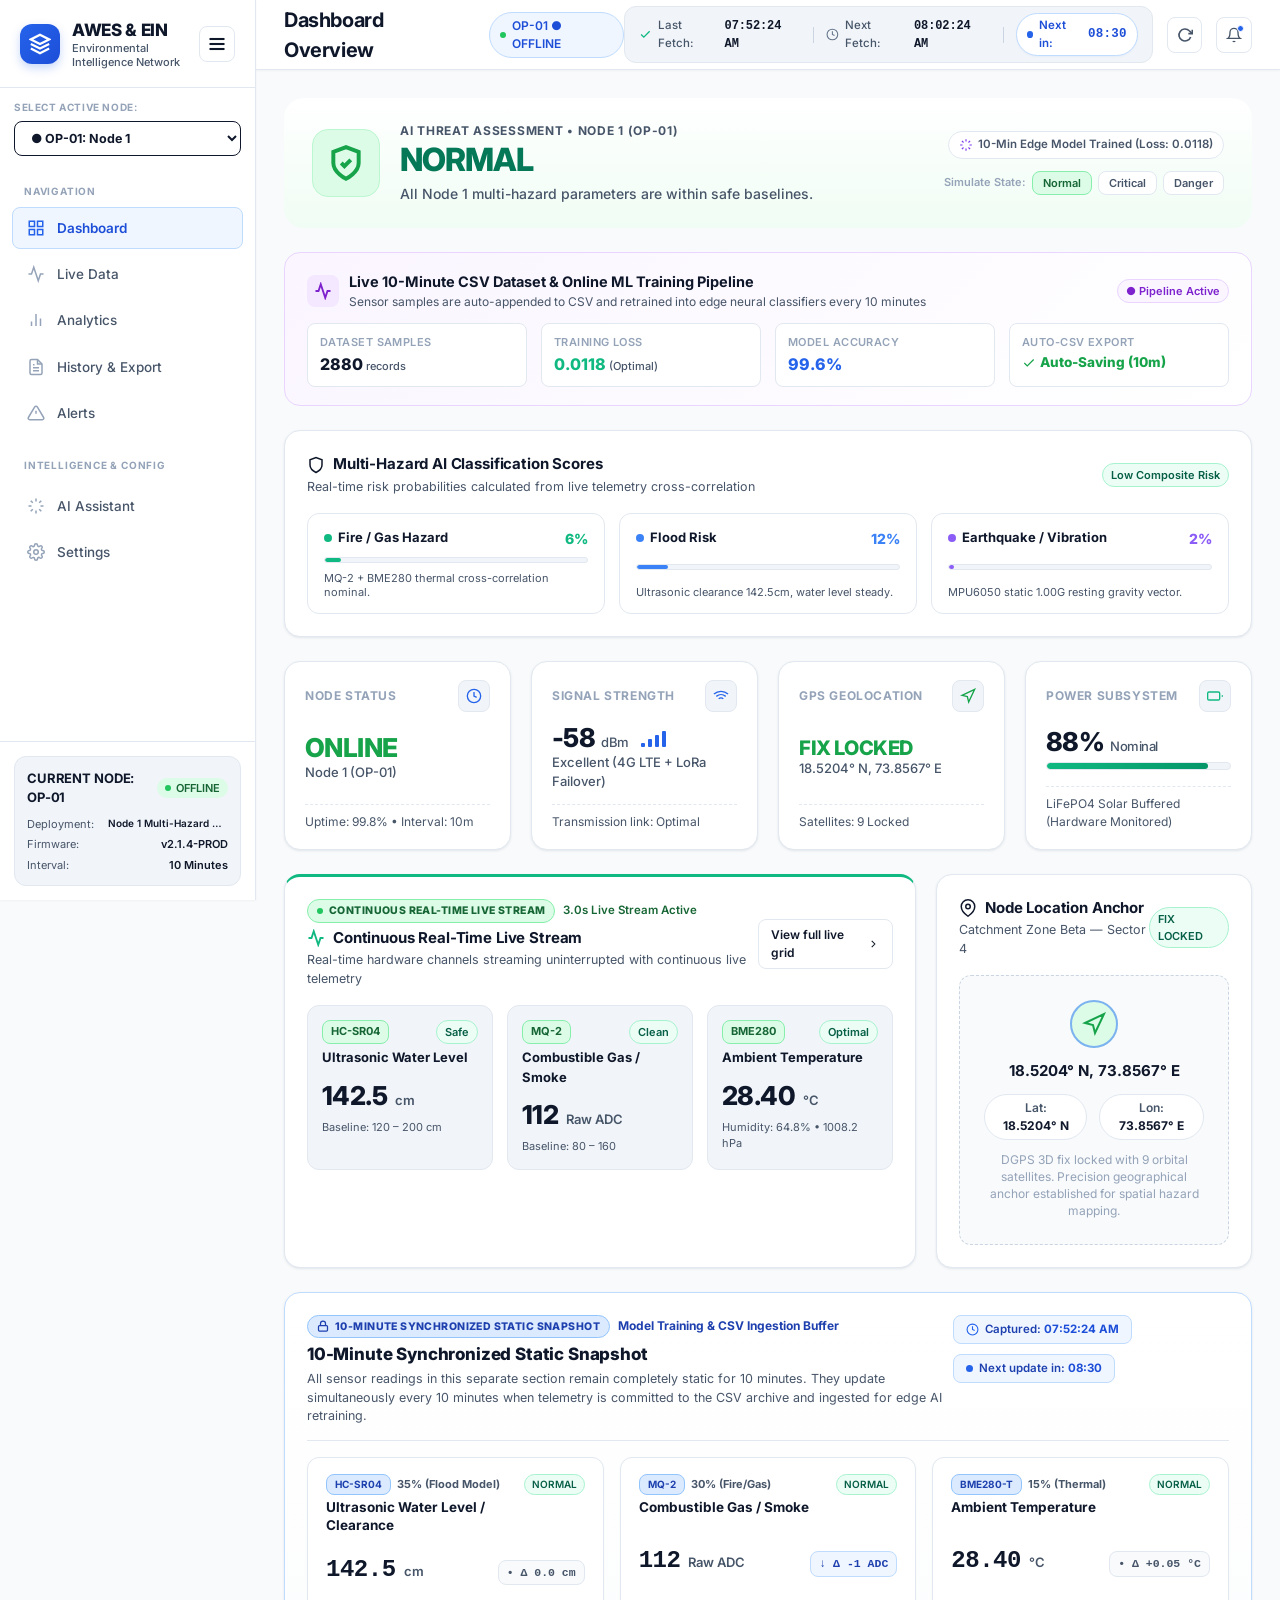
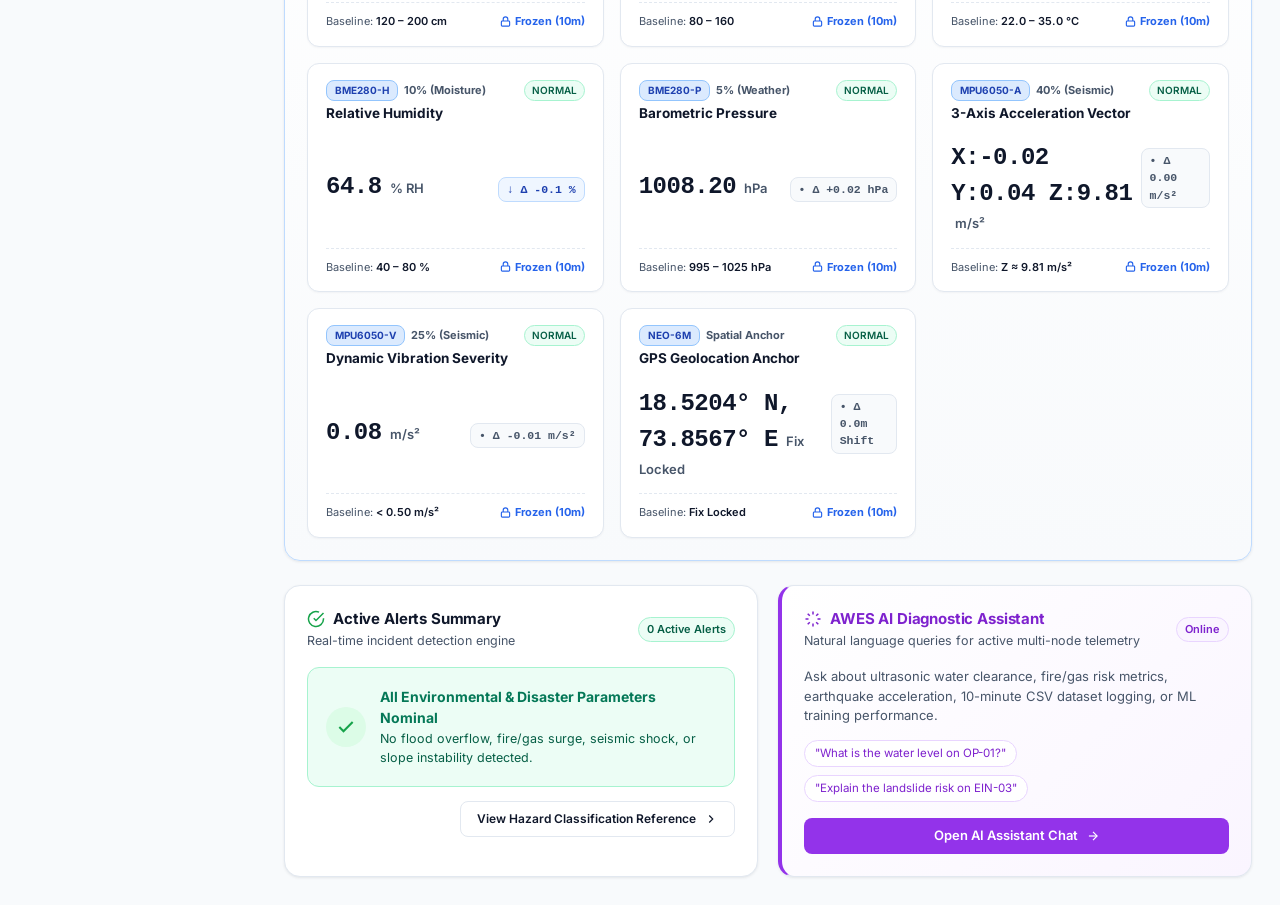
==== commit ca9a8e1b: "Change status from ONLINE to OFFLINE in index.html" ====
--- a/index.html
+++ b/index.html
@@ -84,7 +84,7 @@
         <div class="node-header">
           <span class="node-id-badge" id="sidebar-node-id">CURRENT NODE: OP-01</span>
           <span class="status-pill online">
-            <span class="status-dot pulse"></span> ONLINE
+            <span class="status-dot pulse"></span> OFFLINE
           </span>
         </div>
         <div class="node-details">
@@ -111,7 +111,7 @@
         <h1 class="header-page-title">Dashboard Overview</h1>
         <div class="header-node-badge">
           <span class="status-dot pulse"></span>
-          <span id="header-node-badge-text">OP-01 ● ONLINE</span>
+          <span id="header-node-badge-text">OP-01 ● OFFLINE</span>
         </div>
       </div>
 
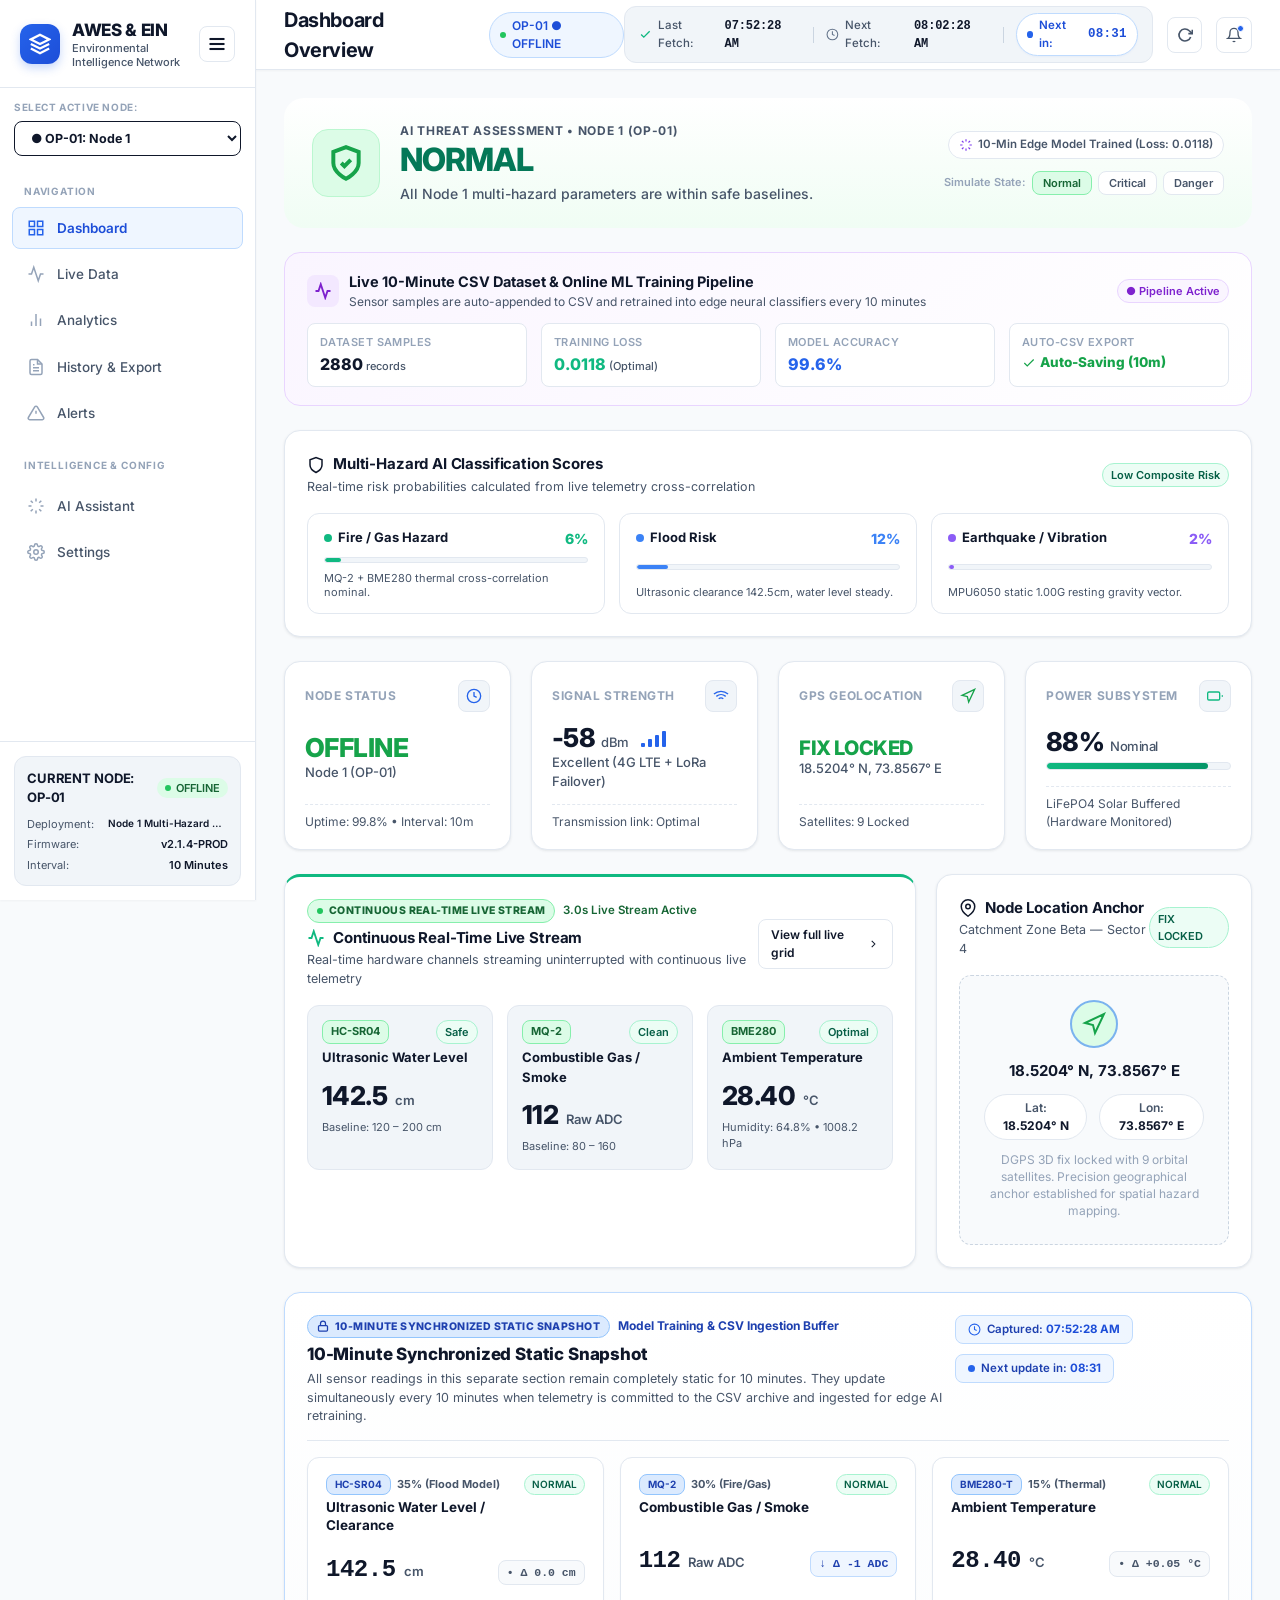
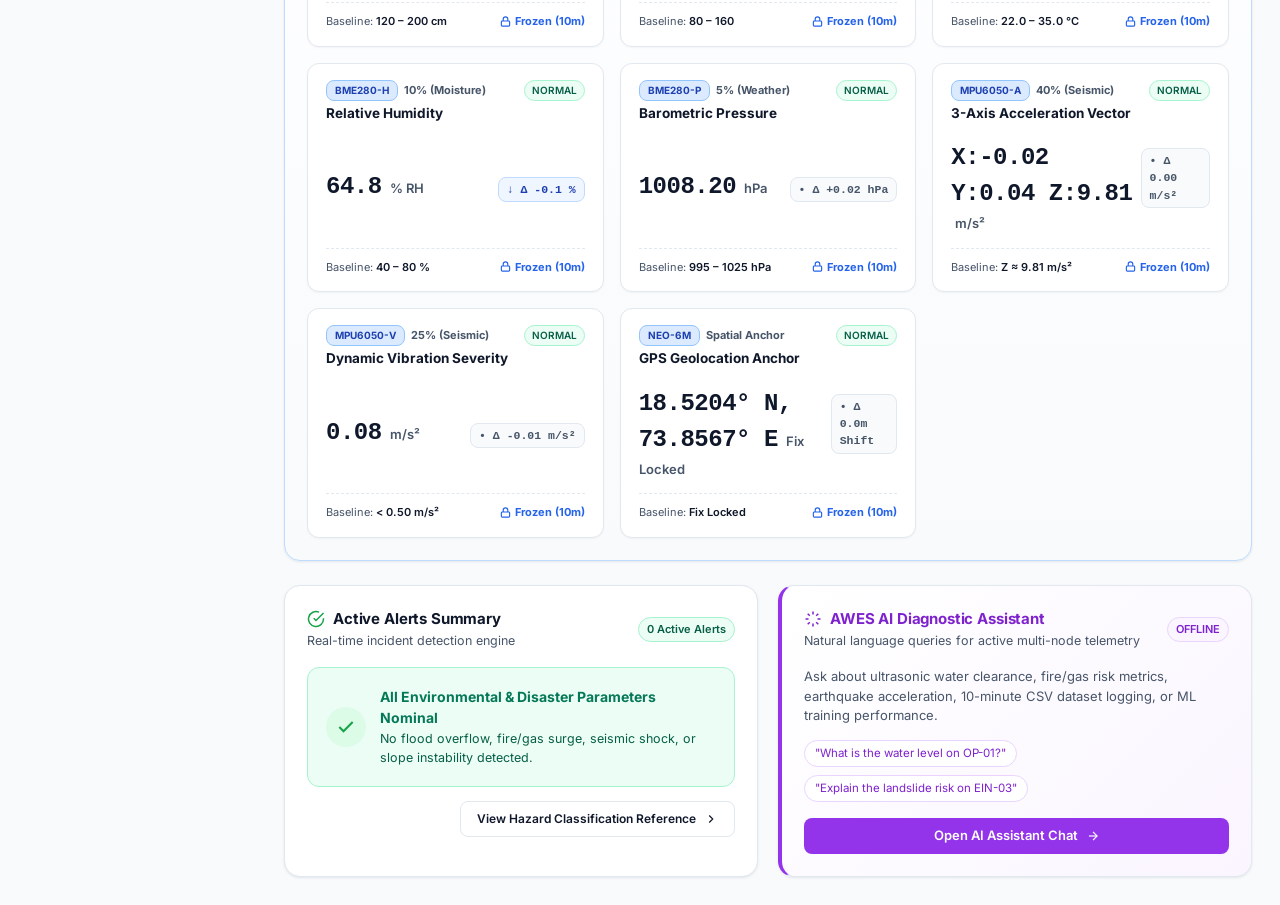
==== commit 618a2498: "Update index.html" ====
--- a/index.html
+++ b/index.html
@@ -255,7 +255,7 @@
           </div>
           <div>
             <div class="health-value" style="color: #16A34A;">
-              <span>ONLINE</span>
+              <span>OFFLINE</span>
             </div>
             <div class="health-value-sub" id="health-node-tag">Station OP-01</div>
           </div>
@@ -470,7 +470,7 @@
               </h3>
               <p class="card-subtitle">Natural language queries for active multi-node telemetry</p>
             </div>
-            <span class="badge badge-ai">Online</span>
+            <span class="badge badge-ai">OFFLINE</span>
           </div>
 
           <p style="font-size: 13px; color: var(--text-muted); line-height: 1.5; margin: 8px 0 14px 0;">
